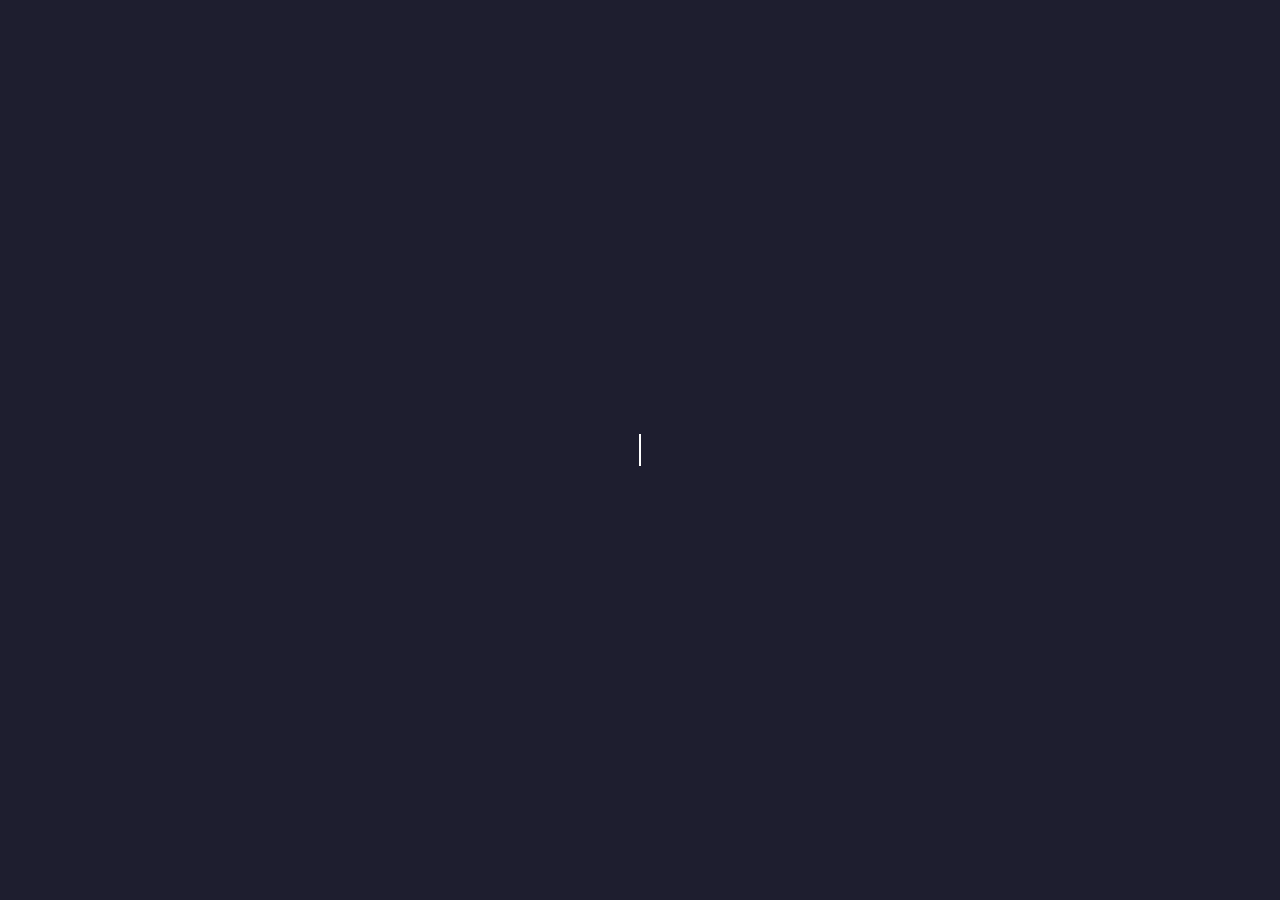
==== index.html @ 54127bb5 "add index.html" ====
<!DOCTYPE html>
<html lang="ko">
    <head>
        <meta charset="UTF-8">
        <meta name="viewport" content="width=device-width, initial-scale=1.0">
        <title>Developer Portfolio</title>
        <style>
            body {
                margin: 0;
                padding: 0;
                font-family: Arial, sans-serif;
                display: flex;
                justify-content: center;
                align-items: center;
                height: 100vh;
                background-color: #1e1e2f;
                color: #ffffff;
            }

            .container {
                max-width: 800px;
                text-align: left;
            }

            .typing-text {
                font-size: 1.5rem;
                line-height: 2rem;
                border-right: 2px solid #ffffff;
                white-space: nowrap;
                overflow: hidden;
                width: 0;
                animation: typing 4s steps(40, end), blink-caret 0.5s step-end infinite;
            }

            @keyframes typing {
                from {
                    width: 0;
                }
                to {
                    width: 100%;
                }
            }

            @keyframes blink-caret {
                from {
                    border-right-color: #ffffff;
                }
                to {
                    border-right-color: transparent;
                }
            }
        </style>
    </head>
    <body>
        <div class="container">
            <div class="typing-text">
                옹 투더 가 투더 초
            </div>
        </div>
    </body>
</html>
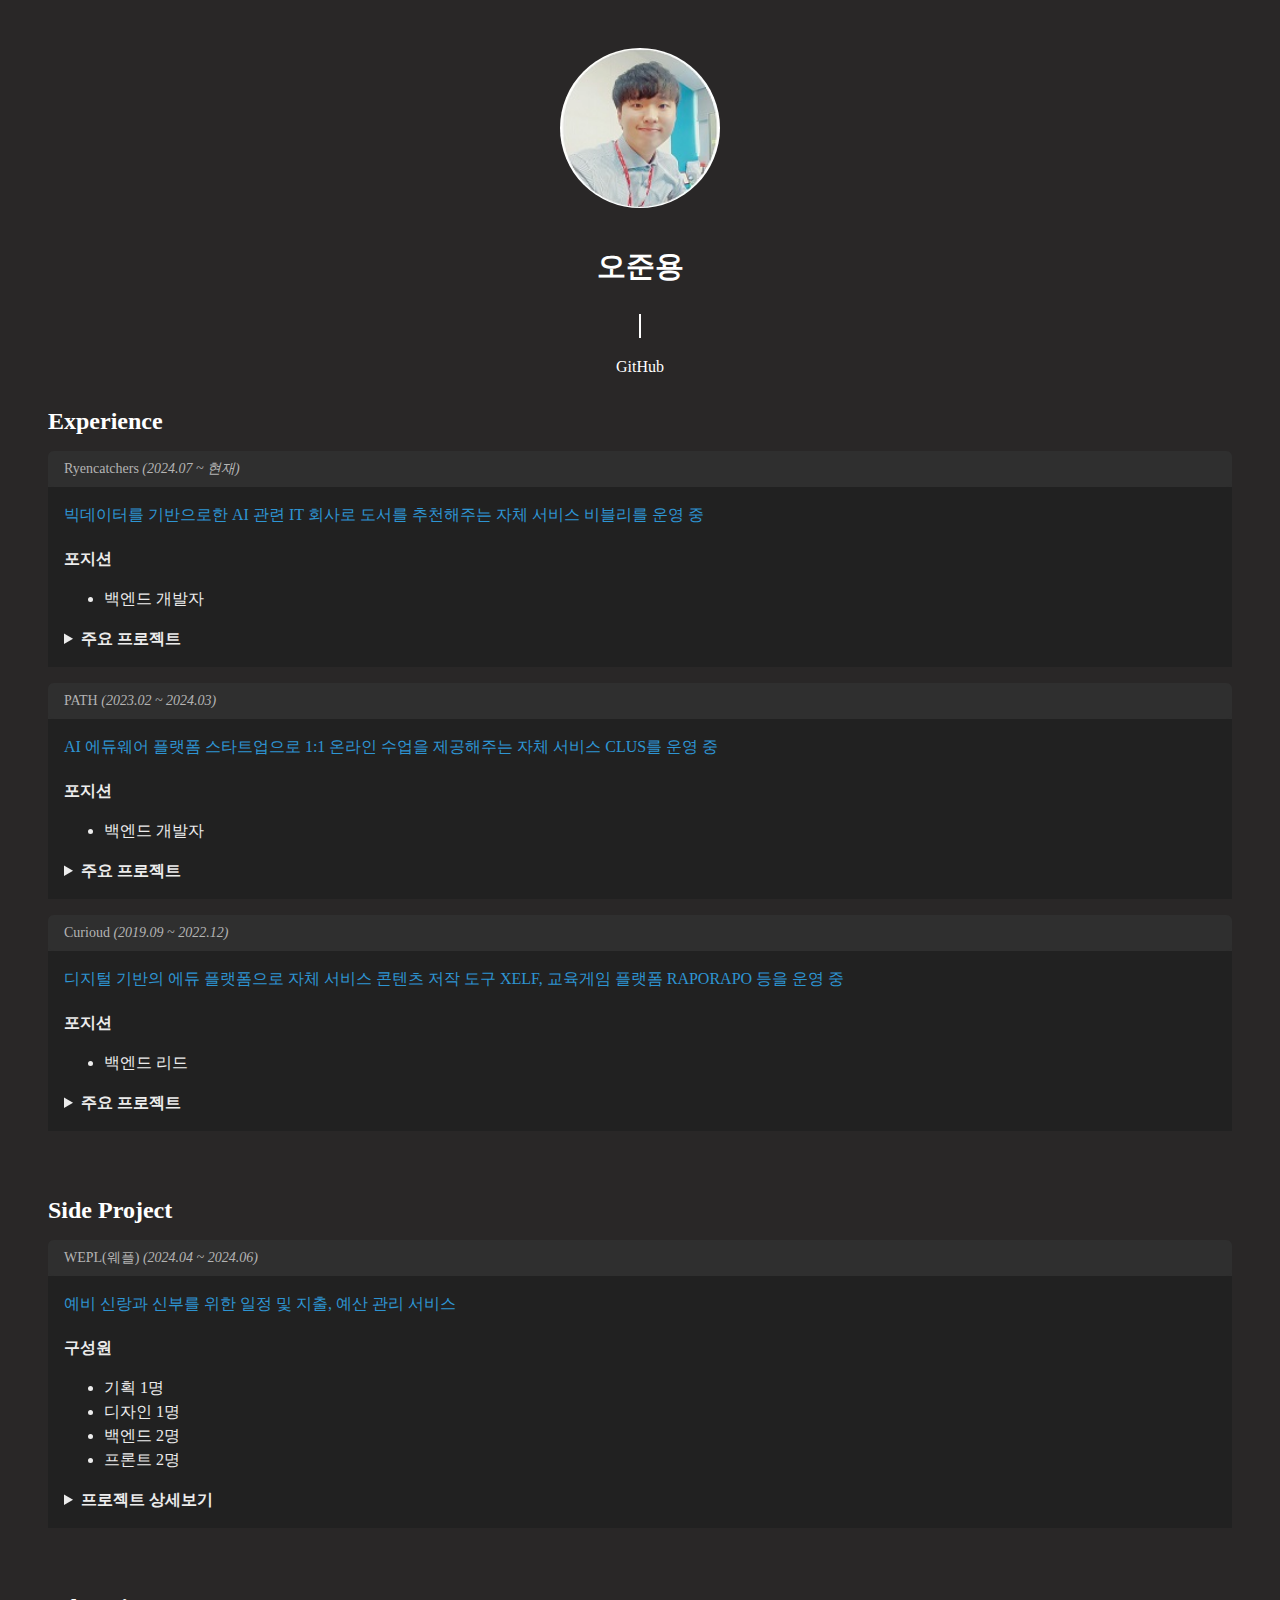
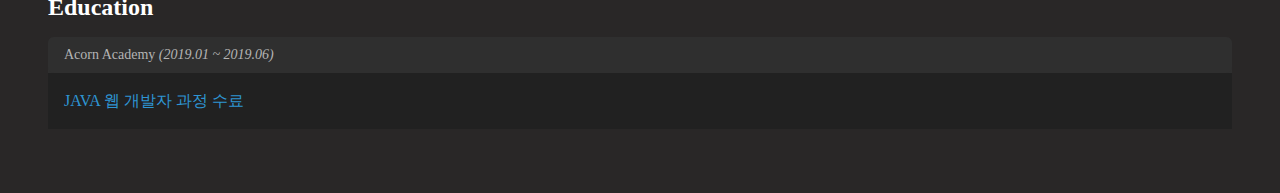
==== commit 88470c21: "update index.html" ====
--- a/index.html
+++ b/index.html
@@ -1,61 +1,283 @@
 <!DOCTYPE html>
 <html lang="ko">
-    <head>
-        <meta charset="UTF-8">
-        <meta name="viewport" content="width=device-width, initial-scale=1.0">
-        <title>Developer Portfolio</title>
-        <style>
-            body {
-                margin: 0;
-                padding: 0;
-                font-family: Arial, sans-serif;
-                display: flex;
-                justify-content: center;
-                align-items: center;
-                height: 100vh;
-                background-color: #1e1e2f;
-                color: #ffffff;
-            }
-
-            .container {
-                max-width: 800px;
-                text-align: left;
-            }
-
-            .typing-text {
-                font-size: 1.5rem;
-                line-height: 2rem;
-                border-right: 2px solid #ffffff;
-                white-space: nowrap;
-                overflow: hidden;
-                width: 0;
-                animation: typing 4s steps(40, end), blink-caret 0.5s step-end infinite;
-            }
-
-            @keyframes typing {
-                from {
-                    width: 0;
-                }
-                to {
-                    width: 100%;
-                }
-            }
-
-            @keyframes blink-caret {
-                from {
-                    border-right-color: #ffffff;
-                }
-                to {
-                    border-right-color: transparent;
-                }
-            }
-        </style>
-    </head>
-    <body>
-        <div class="container">
-            <div class="typing-text">
-                옹 투더 가 투더 초
-            </div>
+<head>
+    <meta charset="UTF-8">
+    <meta name="viewport" content="width=device-width, initial-scale=1.0">
+    <title>FAD Portfolio</title>
+    <link rel="stylesheet" href="index.css">
+
+<!--    <script>-->
+<!--        document.addEventListener("DOMContentLoaded", () => {-->
+<!--            const introText = document.querySelector(".intro-text");-->
+
+<!--            // 애니메이션 지속 시간 후 클래스 추가-->
+<!--            setTimeout(() => {-->
+<!--                introText.classList.add("finished");-->
+<!--            }, 2000); // `intro-typing` 애니메이션 시간(4초)과 일치-->
+<!--        });-->
+<!--    </script>-->
+
+</head>
+<body>
+<div class="right-section">
+    <div class="right-section-padding">
+        <div class="right-section-box">
+
+            <!-- 1. 사진, 소셜 링크 및 간단 소개 -->
+            <div class="intro-section">
+                <img src="profile.jpg" alt="프로필 사진" class="profile-image">
+                <h1 class="name-title">오준용</h1>
+                <div class="intro-wrapper">
+                    <p class="intro-text">지속적인 학습과 성장에 열정이 있는 6년 차 백엔드 개발자 오준용 입니다.</p>
+                </div>
+                <div class="social-links">
+                    <a href="https://github.com/fivedragon5" target="_blank">GitHub</a>
+                </div>
+            </div>
+
+            <!-- 2. 경력 -->
+            <div class="right-inner">
+                <h2 class="section-title">Experience</h2>
+
+                <div class="code-block-section">
+                    <div class="code-block-box">
+                        <div class="code-block-top">
+                            <div class="code-block-top-text">Ryencatchers <em>(2024.07 ~ 현재)</em>
+                            </div>
+                        </div>
+                        <div class="code-block-body">
+                            <div class="code-block-body-text">
+                                <div class="company-introduce">
+                                    빅데이터를 기반으로한 AI 관련 IT 회사로 도서를 추천해주는 자체 서비스 비블리를 운영 중
+                                </div>
+                                <div class="company-position">
+                                    <div class="content-header-text">포지션</div>
+                                    <ul>
+                                        <li>백엔드 개발자</li>
+                                    </ul>
+                                </div>
+                                <div class="company-project">
+                                    <details>
+                                        <summary class="content-header-text">주요 프로젝트</summary>
+                                        <ol>
+                                            <li>삼성증권 CRM 프로젝트</li>
+                                            <ul>
+                                                <li>프로젝트 개요: <br> &nbsp 고객 관리와 영업 스케줄 및 실적을 관리 통합 시스템</li>
+                                                <li>담당업무:
+                                                    <ul>
+                                                        <li>영업 활동 일정 반복 시스템 개발</li>
+                                                        <li>공통 코드 등록 및 조회 기능 공통화 개발</li>
+                                                        <li>고객 등록 시스템 개발</li>
+                                                    </ul>
+                                                </li>
+                                            </ul>
+                                        </ol>
+                                    </details>
+                                </div>
+                            </div>
+                        </div>
+                    </div>
+                </div>
+
+                <div class="code-block-section">
+                    <div class="code-block-box">
+                        <div class="code-block-top">
+                            <div class="code-block-top-text">PATH <em>(2023.02 ~ 2024.03)</em></div>
+                        </div>
+                        <div class="code-block-body">
+                            <div class="code-block-body-text">
+                                <div class="company-introduce">
+                                    AI 에듀웨어 플랫폼 스타트업으로 1:1 온라인 수업을 제공해주는 자체 서비스 CLUS를 운영 중
+                                </div>
+                                <div class="company-position">
+                                    <div class="content-header-text">포지션</div>
+                                    <ul>
+                                        <li>백엔드 개발자</li>
+                                    </ul>
+                                </div>
+                                <div class="company-project">
+                                    <details>
+                                        <summary class="content-header-text">주요 프로젝트</summary>
+                                        <ol>
+                                            <li>LLM 기반 강사 작업시간 단축 프로젝트</li>
+                                            <ul>
+                                                <li>프로젝트 개요: <br> &nbsp 강사들의 리포트 작성 및 학생 질문 답변 작업 시간을 줄이기 위해, 대규모 언어 모델(LLM)을 활용한 자동화 시스템 개발</li>
+                                                <li>담당업무:
+                                                    <ul>
+                                                        <li>OpenAI API 연동 및 질문 자동응답 시스템 구현</li>
+                                                        <li>답변 말투 재현을 위한 데이터 분석 및 모델 커스터마이징</li>
+                                                    </ul>
+                                                </li>
+                                            </ul>
+                                            <br>
+                                            <li>AWS 기반 알림 시스템 프로젝트</li>
+                                            <ul>
+                                                <li>프로젝트 개요: <br> &nbsp AWS 서비스를 활용하여 DB 사용률(예: CPU 사용률)을 모니터링하고, 임계치 초과 시 Slack에 알림 메시지를 발송하는 자동화 시스템 개발</li>
+                                                <li>담당업무:
+                                                    <ul>
+                                                        <li>CloudWatch 모니터링 규칙 설정 및 임계치 알림 구성</li>
+                                                        <li>Lambda 함수 개발 및 Slack API 연동</li>
+                                                        <li>시스템 테스트 및 알림 메시지 포맷 최적화</li>
+                                                    </ul>
+                                                </li>
+                                            </ul>
+                                            <br>
+                                            <li>Admin 페이지 데이터 엑셀 추출 기능 개선 프로젝트</li>
+                                            <ul>
+                                                <li>프로젝트 개요: <br> &nbsp 학생 데이터의 엑셀 다운로드 기능을 개선하여 대량 데이터 처리 성능 및 안정성 향상</li>
+                                                <li>개선 내용:
+                                                    <ul>
+                                                        <li>Admin 페이지에서 이메일 주소를 입력받아 요청을 AWS SQS에 전달</li>
+                                                        <li>SQS 및 Dead Letter Queue를 활용해 비동기 처리와 안정성 확보</li>
+                                                        <li>대량 데이터를 효율적으로 처리하고, 브라우저 부하를 줄이는 방식으로 시스템 최적화</li>
+                                                    </ul>
+                                                </li>
+                                                <li>담당업무:
+                                                    <ul>
+                                                        <li>SQS와 Dead Letter Queue를 포함한 비동기 처리 구조 설계 및 구현</li>
+                                                        <li>데이터 추출 및 엑셀 파일 생성 로직 최적화</li>
+                                                    </ul>
+                                                </li>
+                                            </ul>
+                                            <br>
+                                            <li>학생 수업 추천 알고리즘 개발 프로젝트</li>
+                                            <ul>
+                                                <li>프로젝트 개요: <br> &nbsp 학생들의 관심사와 수강 기록 데이터를 활용하여 맞춤형 수업을 메인 페이지에 추천하는 알고리즘 개발</li>
+                                                <li>담당업무:
+                                                    <ul>
+                                                        <li>데이터 분석 및 전처리를 통한 추천 알고리즘 설계 및 최적화</li>
+                                                    </ul>
+                                                </li>
+                                            </ul>
+                                        </ol>
+                                    </details>
+                                </div>
+                            </div>
+                        </div>
+                    </div>
+                </div>
+
+                <div class="code-block-section">
+                    <div class="code-block-box">
+                        <div class="code-block-top">
+                            <div class="code-block-top-text">Curioud <em>(2019.09 ~ 2022.12)</em></div>
+                        </div>
+                        <div class="code-block-body">
+                            <div class="code-block-body-text">
+                                <div class="company-introduce">
+                                    디지털 기반의 에듀 플랫폼으로 자체 서비스 콘텐츠 저작 도구 XELF, 교육게임 플랫폼 RAPORAPO 등을 운영 중
+                                </div>
+                                <div class="company-position">
+                                    <div class="content-header-text">포지션</div>
+                                    <ul>
+                                        <li>백엔드 리드</li>
+                                    </ul>
+                                </div>
+                                <div class="company-project">
+                                    <details>
+                                    <summary class="content-header-text">주요 프로젝트</summary>
+                                        <ol>
+                                            <li>AWS 애플리케이션 개선 프로젝트</li>
+                                            <ul>
+                                                <li>프로젝트 개요: <br> &nbsp AWS에서 관리중인 애플리케이션의 비용 최적화와 관리 효율성을 높이기 위한 개선 작업</li>
+                                                <li>개선 내용:
+                                                    <ul>
+                                                        <li>애플리케이션별 비용 분석을 통해 주요 문제점 파악</li>
+                                                        <li>하나의 Application Load Balancer(ALB)에 규칙을 설정하여 로드 밸런서를 통합</li>
+                                                        <li>비용 절감과 동시에 애플리케이션 관리 효율성 개선</li>
+                                                    </ul>
+                                                </li>
+                                                <li>담당업무:
+                                                    <ul>
+                                                        <li>비용 분석 및 개선 계획 수립</li>
+                                                        <li>ALB 통합 규칙 설계 및 구현</li>
+                                                        <li>시스템 통합 후 테스트 및 운영 안정화 작업</li>
+                                                    </ul>
+                                                </li>
+                                            </ul>
+                                        </ol>
+                                    </details>
+                                </div>
+                            </div>
+                        </div>
+                    </div>
+                </div>
+
+            </div>
+
+            <br>
+
+            <!-- 3. Side Project -->
+            <div class="right-inner">
+                <h2 class="section-title">Side Project</h2>
+
+                <div class="code-block-section">
+                    <div class="code-block-box">
+                        <div class="code-block-top">
+                            <div class="code-block-top-text">WEPL(웨플)</a><em> (2024.04 ~ 2024.06)</em></div>
+                        </div>
+                        <div class="code-block-body">
+                            <div class="code-block-body-text">
+                                <div class="company-introduce">
+                                    예비 신랑과 신부를 위한 일정 및 지출, 예산 관리 서비스
+                                </div>
+                                <div class="company-project">
+                                    <div class="company-position">
+                                        <div class="content-header-text">구성원</div>
+                                        <ul>
+                                            <li>기획 1명</li>
+                                            <li>디자인 1명</li>
+                                            <li>백엔드 2명</li>
+                                            <li>프론트 2명</li>
+                                        </ul>
+                                    </div>
+                                    <details>
+                                        <summary class="content-header-text">프로젝트 상세보기</summary>
+                                        <ul>
+                                            <li>주요 작업:
+                                                <ul>
+                                                    <li>백엔드와 데이터베이스 서버 인프라 설정 및 개발 환경 구축</li>
+                                                    <li>지출 항목을 관리할 수 있는 카테고리 서비스와 사용자 일정 관리 API 개발</li>
+                                                </ul>
+                                            </li>
+                                            <li>개선 사항:
+                                                <ul>
+                                                    <li>서비스 배포 환경 구축 및 자동화를 통해 동료들의 배포 시간 최소화</li>
+                                                </ul>
+                                            </li>
+                                        </ul>
+                                    </details>
+                                </div>
+                            </div>
+                        </div>
+                    </div>
+                </div>
+            </div>
+
+            <br>
+
+            <!-- 4. Education -->
+            <div class="right-inner">
+                <h2 class="section-title">Education</h2>
+
+                <div class="code-block-section">
+                    <div class="code-block-box">
+                        <div class="code-block-top">
+                            <div class="code-block-top-text">Acorn Academy</a><em> (2019.01 ~ 2019.06)</em></div>
+                        </div>
+                        <div class="code-block-body">
+                            <div class="code-block-body-text">
+                                <div class="company-introduce" style="margin-bottom: 0px">
+                                    JAVA 웹 개발자 과정 수료
+                                </div>
+                            </div>
+                        </div>
+                    </div>
+                </div>
+            </div>
+
         </div>
-    </body>
+    </div>
+</div>
+</body>
 </html>
--- a/index.css
+++ b/index.css
@@ -0,0 +1,179 @@
+/* 사진, 소셜 링크 및 간단 소개 */
+body {
+    background-color: #292727;
+}
+
+.intro-section {
+    text-align: center;
+    margin-bottom: 2rem;
+}
+
+.profile-image {
+    width: 160px;
+    height: 160px;
+    border-radius: 50%;
+    margin-bottom: 1rem;
+}
+
+.name-title {
+    font-size: 1.8rem;
+    font-weight: bold;
+    margin-bottom: 0.5rem;
+    color: #ffffff;
+}
+
+.intro-wrapper {
+    display: flex;
+    justify-content: center; /* 가로로 가운데 정렬 */
+    align-items: center;    /* 세로로 가운데 정렬 */
+    height: 100%;           /* 부모의 높이를 채워서 완전한 중앙 정렬 */
+    text-align: center;     /* 텍스트 정렬 */
+}
+
+.intro-text {
+    font-size: 1.2rem;
+    line-height: 1.5rem;
+    text-align: center;
+    display: inline-block; /* 가운데 정렬 유지 */
+    border-right: 2px solid #ffffff;
+    white-space: nowrap;
+    overflow: hidden;
+    animation: intro-typing 2s steps(40, end) forwards, blink-caret 0.5s step-end infinite;
+    width: 0;
+    color: #b4b4b4;
+}
+
+.social-links a {
+    color: #ffffff;
+    text-decoration: none;
+    margin: 0 0.5rem;
+}
+
+.social-links a:hover {
+    text-decoration: underline;
+}
+
+/* 공통 섹션 제목 */
+.section-title {
+    font-size: 1.5rem;
+    font-weight: bold;
+    margin-top: 2rem;
+    margin-bottom: 1rem;
+    color: #ffffff;
+}
+
+/* 코드 블록 스타일 */
+.code-block-section {
+    margin-bottom: 1rem;
+}
+
+.code-block-box {
+    border-radius: .375rem;
+    background-color: #2f2f2f;
+}
+
+.code-block-top {
+    border-radius: .375rem;
+    background-color: #2f2f2f;
+    padding: .5rem 1rem;
+}
+
+.content-header-text {
+    color: #ececec;
+    font-weight: 700;
+}
+
+.company-introduce {
+    color: #2e95d3;
+    margin-bottom: 20px;
+}
+
+.company-position {
+
+}
+
+.company-project {
+
+}
+
+.project-title {
+
+}
+
+.project-content {
+
+}
+
+.code-block-top-text {
+    color: #b4b4b4;
+    font-size: .875rem;
+    line-height: 1.25rem;
+}
+
+.code-block-body {
+    background-color: #212121;
+    padding: 1rem;
+}
+
+.code-block-body-text {
+    color: #ececec;
+    line-height: 1.5;
+}
+
+/* 전체 섹션 여백 및 정렬 */
+.right-section-padding {
+    padding: 40px;
+    margin-left: auto;
+    margin-right: auto;
+    max-width: 1200px; /* 중앙 정렬 및 넓이 제한 */
+}
+
+.right-section-box {
+    margin: 0 auto;
+}
+
+/* 반응형 처리 */
+@media (max-width: 768px) {
+    .profile-image {
+        width: 80px;
+        height: 80px;
+    }
+
+    .name-title {
+        font-size: 1.5rem;
+        color: #ffffff;
+    }
+
+    .intro-text, .social-links a {
+        font-size: 0.9rem;
+    }
+
+    .right-section-padding {
+        padding: 10px;
+    }
+}
+
+@keyframes intro-typing {
+    from {
+        width: 0;
+    }
+    to {
+        width: 45ch; /* 부모 요소의 크기 기반으로 확장 */
+    }
+}
+
+@keyframes blink-caret {
+    50% {
+        border-right-color: transparent;
+    }
+    100% {
+        border-right-color: #ffffff;
+    }
+}
+
+/* 애니메이션 종료 후 상태 */
+.intro-text.finished {
+    overflow: visible; /* 텍스트가 잘리지 않도록 변경 */
+    border-right: none; /* 커서를 제거 */
+    animation: none; /* 애니메이션 제거 */
+}
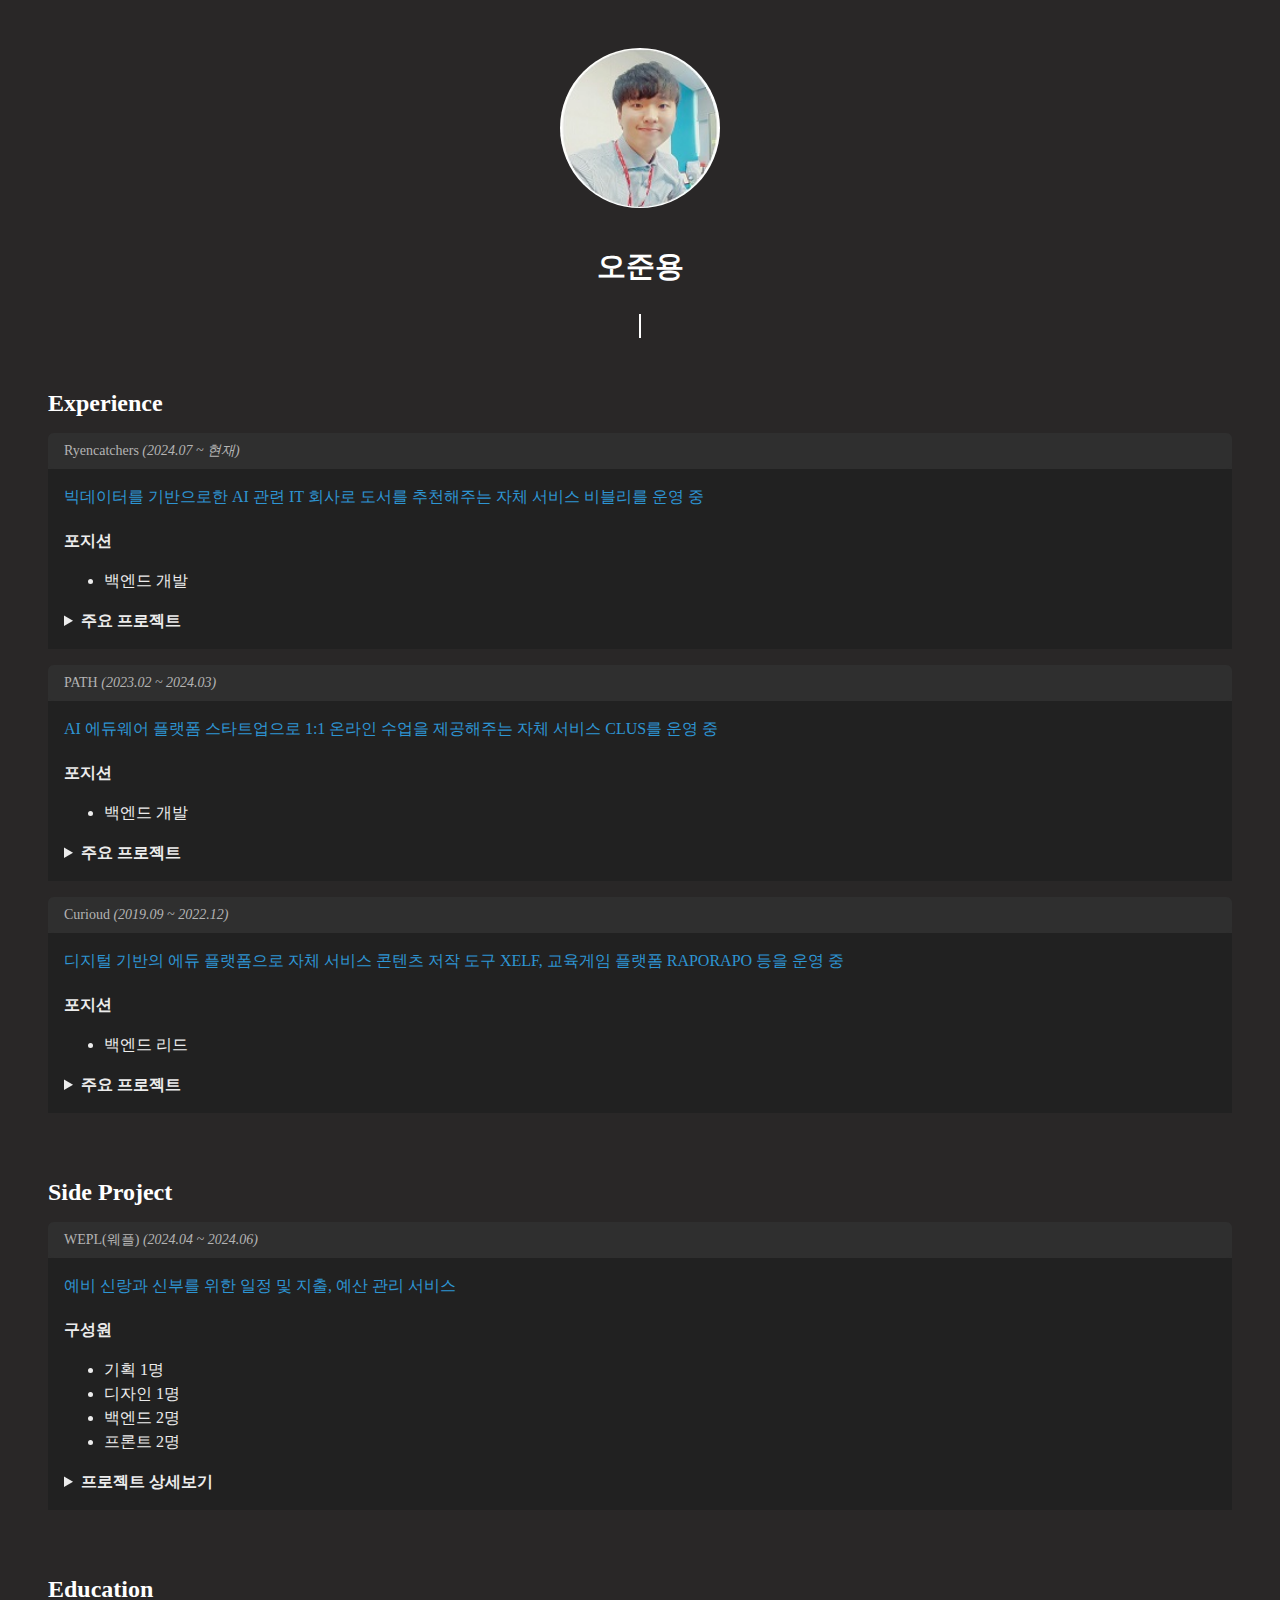
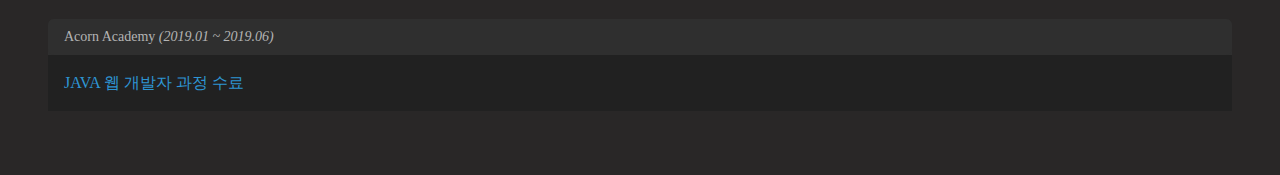
==== commit 6a2ae52b: "intro text 모바일 처리 추가하기" ====
--- a/index.html
+++ b/index.html
@@ -5,18 +5,6 @@
     <meta name="viewport" content="width=device-width, initial-scale=1.0">
     <title>FAD Portfolio</title>
     <link rel="stylesheet" href="index.css">
-
-<!--    <script>-->
-<!--        document.addEventListener("DOMContentLoaded", () => {-->
-<!--            const introText = document.querySelector(".intro-text");-->
-
-<!--            // 애니메이션 지속 시간 후 클래스 추가-->
-<!--            setTimeout(() => {-->
-<!--                introText.classList.add("finished");-->
-<!--            }, 2000); // `intro-typing` 애니메이션 시간(4초)과 일치-->
-<!--        });-->
-<!--    </script>-->
-
 </head>
 <body>
 <div class="right-section">
@@ -30,9 +18,9 @@
                 <div class="intro-wrapper">
                     <p class="intro-text">지속적인 학습과 성장에 열정이 있는 6년 차 백엔드 개발자 오준용 입니다.</p>
                 </div>
-                <div class="social-links">
-                    <a href="https://github.com/fivedragon5" target="_blank">GitHub</a>
-                </div>
+<!--                <div class="social-links">-->
+<!--                    <a href="https://github.com/fivedragon5" target="_blank">GitHub</a>-->
+<!--                </div>-->
             </div>
 
             <!-- 2. 경력 -->
@@ -53,7 +41,7 @@
                                 <div class="company-position">
                                     <div class="content-header-text">포지션</div>
                                     <ul>
-                                        <li>백엔드 개발자</li>
+                                        <li>백엔드 개발</li>
                                     </ul>
                                 </div>
                                 <div class="company-project">
@@ -92,7 +80,7 @@
                                 <div class="company-position">
                                     <div class="content-header-text">포지션</div>
                                     <ul>
-                                        <li>백엔드 개발자</li>
+                                        <li>백엔드 개발</li>
                                     </ul>
                                 </div>
                                 <div class="company-project">
--- a/index.css
+++ b/index.css
@@ -145,7 +145,7 @@
     }
 
     .intro-text, .social-links a {
-        font-size: 0.9rem;
+        font-size: 1.0rem;
     }
 
     .right-section-padding {
@@ -170,6 +170,38 @@
         border-right-color: #ffffff;
     }
 }
+
+/* 모바일용 반응형 처리 */
+@media (max-width: 480px) {
+    .profile-image {
+        width: 60px;
+        height: 60px;
+    }
+
+    .name-title {
+        font-size: 1.2rem;
+        color: #f5f5f5;
+    }
+
+    .intro-text, .social-links a {
+        font-size: 0.7rem;
+    }
+
+    .right-section-padding {
+        padding: 5px;
+    }
+
+    /* 추가적인 모바일 전용 스타일 */
+    .container {
+        flex-direction: column;
+        align-items: center;
+    }
+
+    .header {
+        text-align: center;
+    }
+}
+
 
 /* 애니메이션 종료 후 상태 */
 .intro-text.finished {
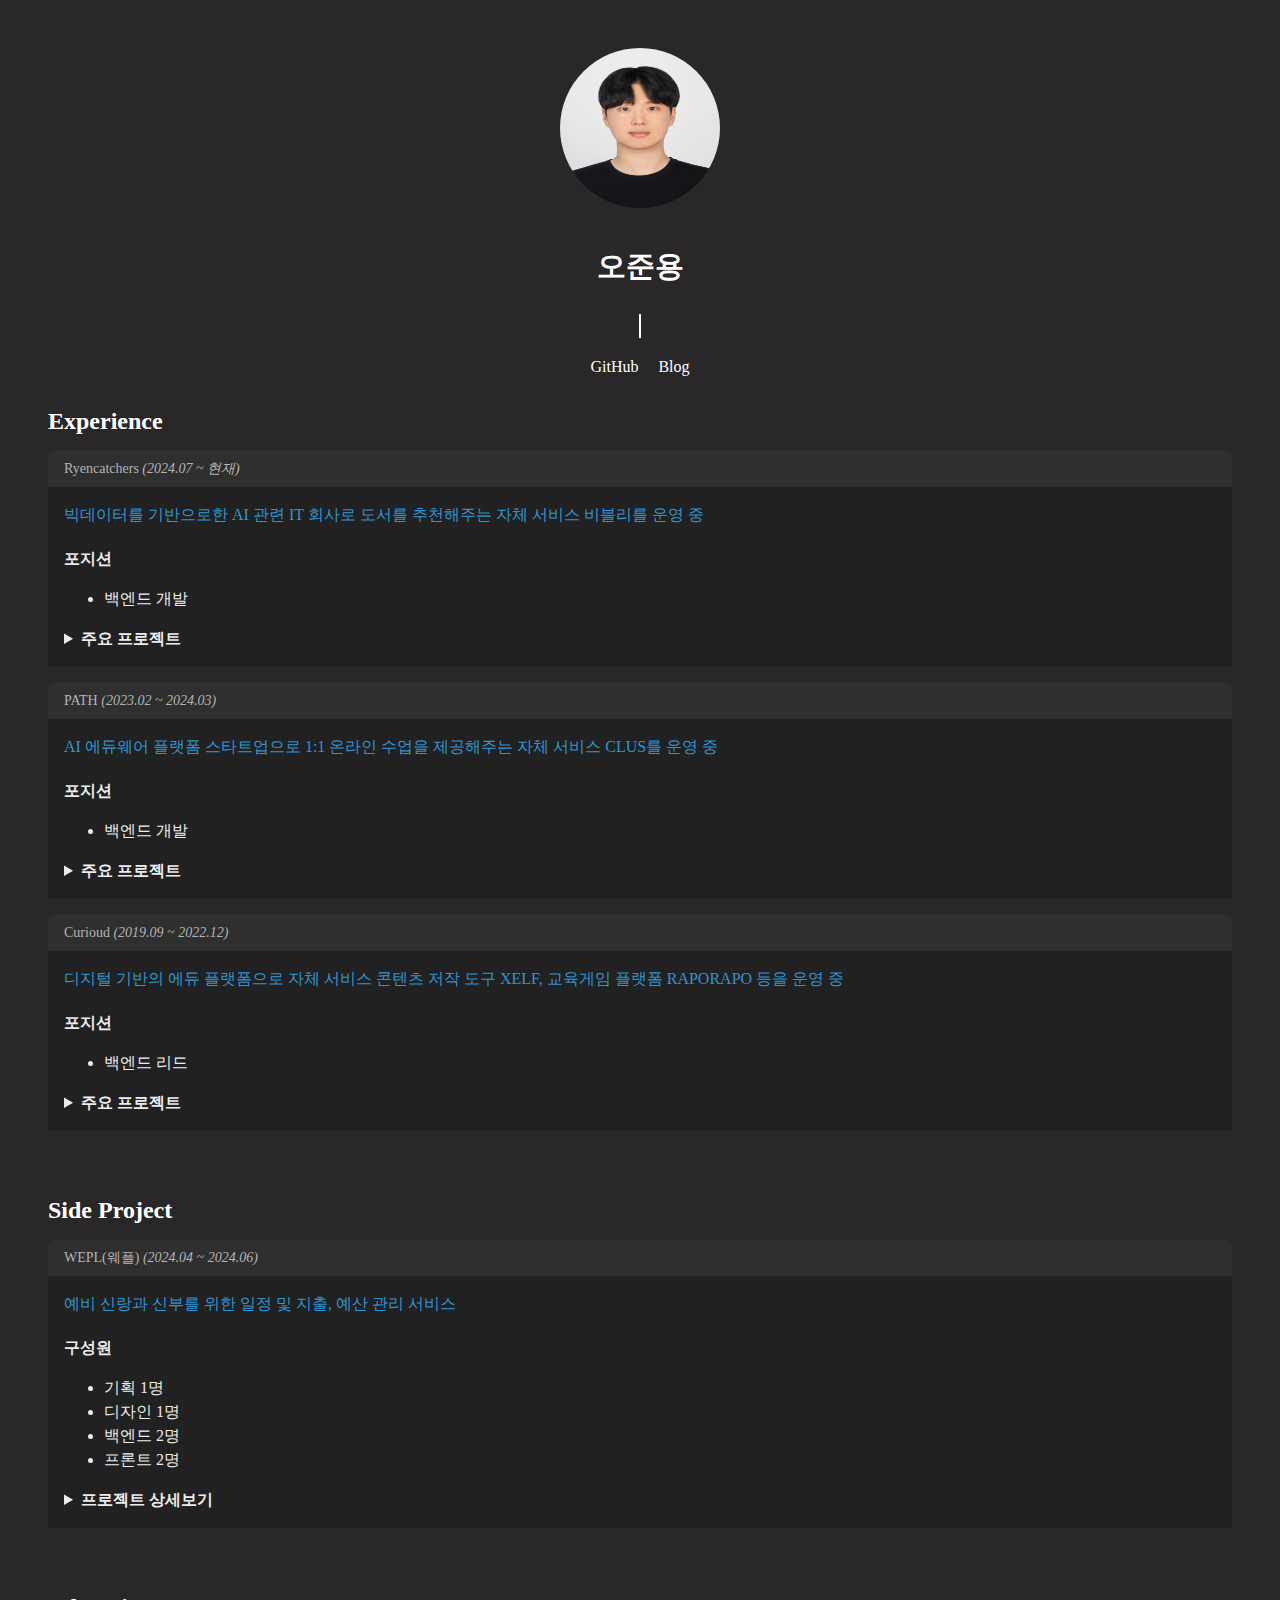
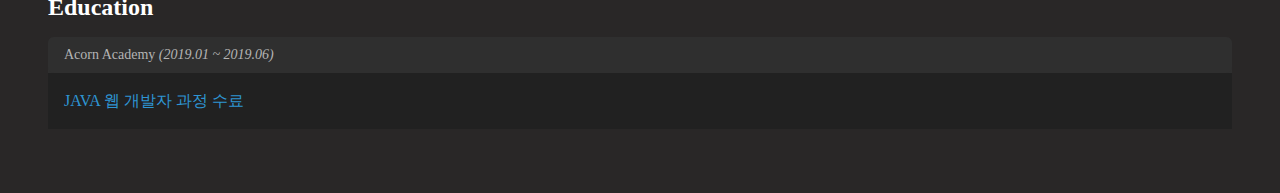
==== commit 2da08e06: "프로필 교체 및 링크 연결" ====
--- a/index.html
+++ b/index.html
@@ -18,9 +18,10 @@
                 <div class="intro-wrapper">
                     <p class="intro-text">지속적인 학습과 성장에 열정이 있는 6년 차 백엔드 개발자 오준용 입니다.</p>
                 </div>
-<!--                <div class="social-links">-->
-<!--                    <a href="https://github.com/fivedragon5" target="_blank">GitHub</a>-->
-<!--                </div>-->
+                <div class="social-links">
+                    <a href="https://github.com/fivedragon5" target="_blank">GitHub</a>
+                    <a href="https://dev-code.tistory.com/" target="_blank">Blog</a>
+                </div>
             </div>
 
             <!-- 2. 경력 -->
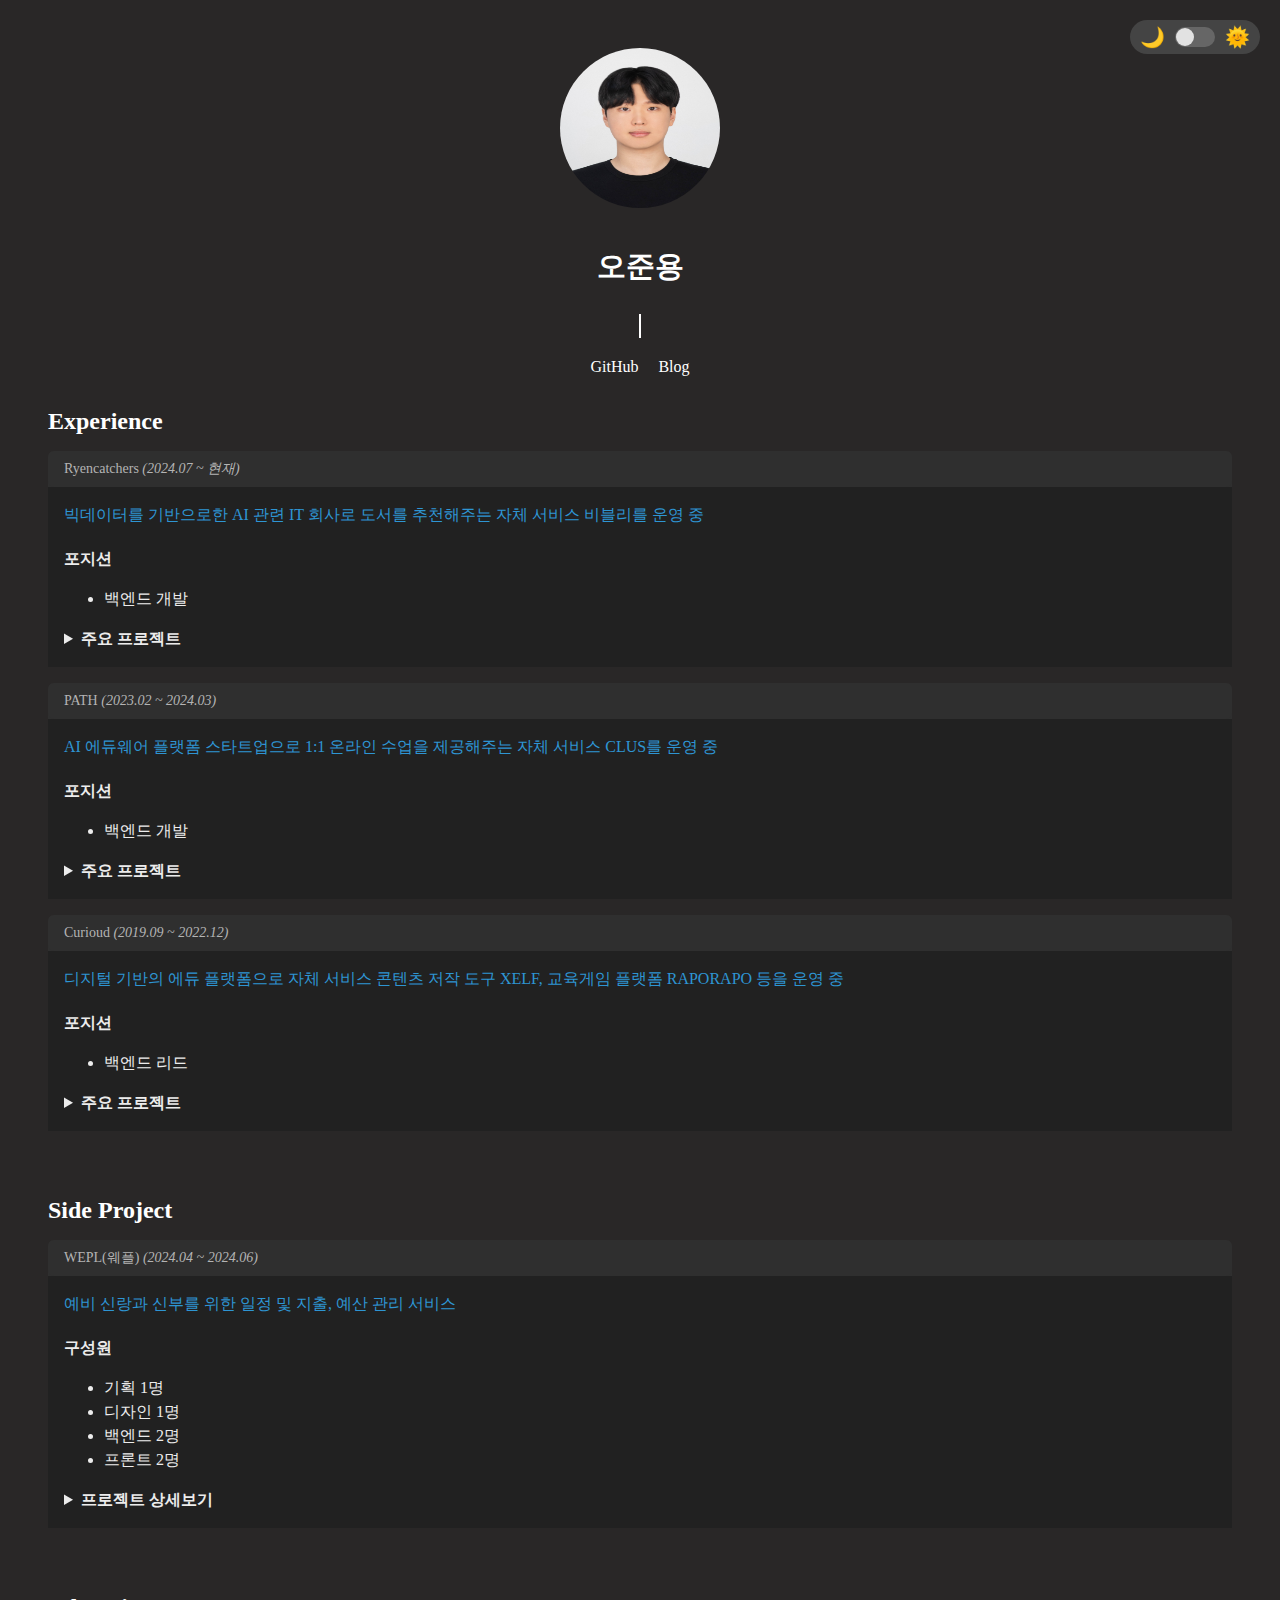
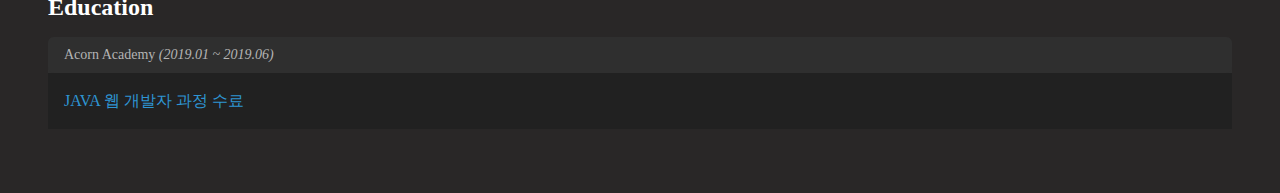
==== commit db1424c0: "라이트모드 추가하기" ====
--- a/index.html
+++ b/index.html
@@ -5,11 +5,18 @@
     <meta name="viewport" content="width=device-width, initial-scale=1.0">
     <title>FAD Portfolio</title>
     <link rel="stylesheet" href="index.css">
+    <link rel="stylesheet" href="index_light.css">
 </head>
-<body>
+<body class="dark-mode">
 <div class="right-section">
     <div class="right-section-padding">
         <div class="right-section-box">
+
+            <div id="theme-toggle" class="theme-toggle-container">
+                <span class="theme-toggle-label theme-icon">🌙</span>
+                <div class="theme-toggle-switch"></div>
+                <span class="theme-toggle-label theme-icon">🌞</span>
+            </div>
 
             <!-- 1. 사진, 소셜 링크 및 간단 소개 -->
             <div class="intro-section">
@@ -114,17 +121,17 @@
                                             <li>Admin 페이지 데이터 엑셀 추출 기능 개선 프로젝트</li>
                                             <ul>
                                                 <li>프로젝트 개요: <br> &nbsp 학생 데이터의 엑셀 다운로드 기능을 개선하여 대량 데이터 처리 성능 및 안정성 향상</li>
+                                                <li>담당업무:
+                                                    <ul>
+                                                        <li>SQS와 Dead Letter Queue를 포함한 비동기 처리 구조 설계 및 구현</li>
+                                                        <li>데이터 추출 및 엑셀 파일 생성 로직 최적화</li>
+                                                    </ul>
+                                                </li>
                                                 <li>개선 내용:
                                                     <ul>
                                                         <li>Admin 페이지에서 이메일 주소를 입력받아 요청을 AWS SQS에 전달</li>
                                                         <li>SQS 및 Dead Letter Queue를 활용해 비동기 처리와 안정성 확보</li>
                                                         <li>대량 데이터를 효율적으로 처리하고, 브라우저 부하를 줄이는 방식으로 시스템 최적화</li>
-                                                    </ul>
-                                                </li>
-                                                <li>담당업무:
-                                                    <ul>
-                                                        <li>SQS와 Dead Letter Queue를 포함한 비동기 처리 구조 설계 및 구현</li>
-                                                        <li>데이터 추출 및 엑셀 파일 생성 로직 최적화</li>
                                                     </ul>
                                                 </li>
                                             </ul>
@@ -166,21 +173,22 @@
                                     <details>
                                     <summary class="content-header-text">주요 프로젝트</summary>
                                         <ol>
-                                            <li>AWS 애플리케이션 개선 프로젝트</li>
+                                            <li>AWS 아키텍처 개선 프로젝트</li>
                                             <ul>
                                                 <li>프로젝트 개요: <br> &nbsp AWS에서 관리중인 애플리케이션의 비용 최적화와 관리 효율성을 높이기 위한 개선 작업</li>
+                                                <li>담당업무:
+                                                    <ul>
+                                                        <li>비용 분석 및 개선 계획 수립</li>
+                                                        <li>ALB 통합 규칙 설계 및 구현</li>
+                                                        <li>시스템 통합 후 테스트 및 운영 안정화 작업</li>
+                                                    </ul>
+                                                </li>
                                                 <li>개선 내용:
                                                     <ul>
                                                         <li>애플리케이션별 비용 분석을 통해 주요 문제점 파악</li>
                                                         <li>하나의 Application Load Balancer(ALB)에 규칙을 설정하여 로드 밸런서를 통합</li>
                                                         <li>비용 절감과 동시에 애플리케이션 관리 효율성 개선</li>
-                                                    </ul>
-                                                </li>
-                                                <li>담당업무:
-                                                    <ul>
-                                                        <li>비용 분석 및 개선 계획 수립</li>
-                                                        <li>ALB 통합 규칙 설계 및 구현</li>
-                                                        <li>시스템 통합 후 테스트 및 운영 안정화 작업</li>
+                                                        👉<a href="https://dev-code.tistory.com/7" target="_blank">자세한 개선 과정 보기</a>
                                                     </ul>
                                                 </li>
                                             </ul>
@@ -231,7 +239,8 @@
                                             </li>
                                             <li>개선 사항:
                                                 <ul>
-                                                    <li>서비스 배포 환경 구축 및 자동화를 통해 동료들의 배포 시간 최소화</li>
+                                                    <li>서비스 배포초기에는 수동 배포 방식으로 인해 배포 시간이 길어졌고, 팀원들의 생산성이 저하되는 문제가 있었습니다. 이를 해결하기 위해 CI/CD 자동화 프로세스를 구축하여 배포 시간을 단축했습니다.</li>
+                                                    👉<a href="https://dev-code.tistory.com/5" target="_blank">자세한 개선 과정 보기</a>
                                                 </ul>
                                             </li>
                                         </ul>
@@ -268,5 +277,6 @@
         </div>
     </div>
 </div>
+<script src="index.js"></script>
 </body>
 </html>
--- a/index.css
+++ b/index.css
@@ -83,6 +83,12 @@
     font-weight: 700;
 }
 
+.company-project a {
+    color: #ffffff;
+    text-decoration: underline;
+    margin: 0 0.5rem;
+}
+
 .company-introduce {
     color: #2e95d3;
     margin-bottom: 20px;
@@ -132,6 +138,63 @@
     margin: 0 auto;
 }
 
+/* 슬라이딩 스위치 스타일 */
+.theme-toggle-switch {
+    width: 40px;
+    height: 20px;
+    border-radius: 50px;
+    background-color: #fff;
+    margin: 0 10px;
+    position: relative;
+    transition: transform 0.3s;
+}
+
+/* 슬라이더 원 */
+.theme-toggle-switch::before {
+    content: '';
+    width: 18px;
+    height: 18px;
+    border-radius: 50%;
+    background-color: #444;
+    position: absolute;
+    top: 1px;
+    left: 1px;
+    transition: transform 0.3s;
+}
+
+/* 토글 버튼 스타일 */
+.theme-toggle-container {
+    position: fixed;
+    top: 20px;
+    right: 20px;
+    display: flex;
+    align-items: center;
+    background-color: #444;
+    border-radius: 20px;
+    padding: 5px 10px;
+    cursor: pointer;
+    transition: background-color 0.3s;
+}
+
+/* 라이트 모드 */
+body.light-mode .theme-toggle-switch {
+    background-color: #fff;
+}
+
+body.light-mode .theme-toggle-switch::before {
+    transform: translateX(20px);
+}
+
+/* 다크 모드 */
+body.dark-mode .theme-toggle-switch {
+    background-color: #666;
+}
+
+body.dark-mode .theme-toggle-switch::before {
+    transform: translateX(0);
+    background-color: #e2e2e2 /* 다크 모드에서는 흰색 */
+}
+
 /* 반응형 처리 */
 @media (max-width: 768px) {
     .profile-image {
@@ -151,6 +214,23 @@
     .right-section-padding {
         padding: 10px;
     }
+
+    .theme-toggle-switch {
+        width: 36px;  /* 너비 줄임 */
+        height: 18px; /* 높이 줄임 */
+        border-radius: 9px;
+    }
+
+    .theme-toggle-switch::before {
+        width: 14px;  /* 원 크기 줄임 */
+        height: 14px;
+        top: 2px;
+        left: 2px;
+    }
+
+    body.light-mode .theme-toggle-switch::before {
+        transform: translateX(19px); /* 이동 거리 조정 */
+    }
 }
 
 @keyframes intro-typing {
@@ -200,8 +280,59 @@
     .header {
         text-align: center;
     }
-}
-
+
+    .theme-toggle-switch {
+        width: 30px;
+        height: 16px;
+        padding: 0;
+        margin: 0 1px;
+    }
+
+    .theme-toggle-switch::before {
+        width: 12px;
+        height: 12px;
+        top: 2px;
+        left: 2px;
+    }
+
+    body.dark-mode .theme-toggle-container {
+        background-color: #444;
+        padding: 1px 1px;
+    }
+
+    body.light-mode .theme-toggle-container {
+        padding: 1px 1px;
+    }
+
+    body.light-mode .theme-toggle-switch::before {
+        transform: translateX(15px);
+    }
+
+    .theme-icon {
+        display: none; /* 아이콘 숨김 */
+    }
+}
+
+/* 기본 스타일 (다크 모드) */
+body.dark-mode {
+    background-color: #292727;
+    color: #ffffff;
+}
+
+body.light-mode {
+    background-color: #ffffff;
+    color: #000000;
+}
+
+.theme-toggle-container:hover {
+    background-color: #666;
+}
+
+/* 레이블 (아이콘) 스타일 */
+.theme-toggle-label {
+    font-size: 20px;
+    color: #fff;
+}
 
 /* 애니메이션 종료 후 상태 */
 .intro-text.finished {
--- a/index_light.css
+++ b/index_light.css
@@ -0,0 +1,189 @@
+body.light-mode {
+    background-color: #ffffff;
+    color: #000000;
+}
+
+.intro-section {
+    text-align: center;
+    margin-bottom: 2rem;
+}
+
+body.light-mode .name-title {
+    color: #444;
+}
+
+body.light-mode .intro-text {
+    color: #444;
+    border-right: 2px solid #444;
+}
+
+body.light-mode .social-links a {
+    color: #444;
+}
+
+/* 공통 섹션 제목 */
+.section-title {
+    font-size: 1.5rem;
+    font-weight: bold;
+    margin-top: 2rem;
+    margin-bottom: 1rem;
+    color: #ffffff;
+}
+
+/* 코드 블록 스타일 */
+.code-block-section {
+    margin-bottom: 1rem;
+}
+
+.code-block-box {
+    border-radius: .375rem;
+    background-color: #2f2f2f;
+}
+
+.code-block-top {
+    border-radius: .375rem;
+    background-color: #2f2f2f;
+    padding: .5rem 1rem;
+}
+
+.content-header-text {
+    color: #ececec;
+    font-weight: 700;
+}
+
+.company-project a {
+    color: #ffffff;
+    text-decoration: underline;
+    margin: 0 0.5rem;
+}
+
+.company-introduce {
+    color: #2e95d3;
+    margin-bottom: 20px;
+}
+
+.company-position {
+
+}
+
+.company-project {
+
+}
+
+.project-title {
+
+}
+
+.project-content {
+
+}
+
+.code-block-top-text {
+    color: #b4b4b4;
+    font-size: .875rem;
+    line-height: 1.25rem;
+}
+
+.code-block-body {
+    background-color: #212121;
+    padding: 1rem;
+}
+
+.code-block-body-text {
+    color: #ececec;
+    line-height: 1.5;
+}
+
+/* 전체 섹션 여백 및 정렬 */
+.right-section-padding {
+    padding: 40px;
+    margin-left: auto;
+    margin-right: auto;
+    max-width: 1200px; /* 중앙 정렬 및 넓이 제한 */
+}
+
+.right-section-box {
+    margin: 0 auto;
+}
+
+/* 반응형 처리 */
+@media (max-width: 768px) {
+    .profile-image {
+        width: 80px;
+        height: 80px;
+    }
+
+    .name-title {
+        font-size: 1.5rem;
+        color: #ffffff;
+    }
+
+    .intro-text, .social-links a {
+        font-size: 1.0rem;
+    }
+
+    .right-section-padding {
+        padding: 10px;
+    }
+}
+
+@keyframes intro-typing {
+    from {
+        width: 0;
+    }
+    to {
+        width: 45ch; /* 부모 요소의 크기 기반으로 확장 */
+    }
+}
+
+@keyframes blink-caret {
+    50% {
+        border-right-color: transparent;
+    }
+    100% {
+        border-right-color: #ffffff;
+    }
+}
+
+/* 모바일용 반응형 처리 */
+@media (max-width: 480px) {
+    .profile-image {
+        width: 60px;
+        height: 60px;
+    }
+
+    .name-title {
+        font-size: 1.2rem;
+        color: #f5f5f5;
+    }
+
+    .intro-text, .social-links a {
+        font-size: 0.7rem;
+    }
+
+    .right-section-padding {
+        padding: 5px;
+    }
+
+    /* 추가적인 모바일 전용 스타일 */
+    .container {
+        flex-direction: column;
+        align-items: center;
+    }
+
+    .header {
+        text-align: center;
+    }
+}
+
+/* 라이트 모드 */
+body.light-mode .theme-toggle-switch {
+    background-color: #fff;
+}
+
+/* 애니메이션 종료 후 상태 */
+.intro-text.finished {
+    overflow: visible; /* 텍스트가 잘리지 않도록 변경 */
+    border-right: none; /* 커서를 제거 */
+    animation: none; /* 애니메이션 제거 */
+}
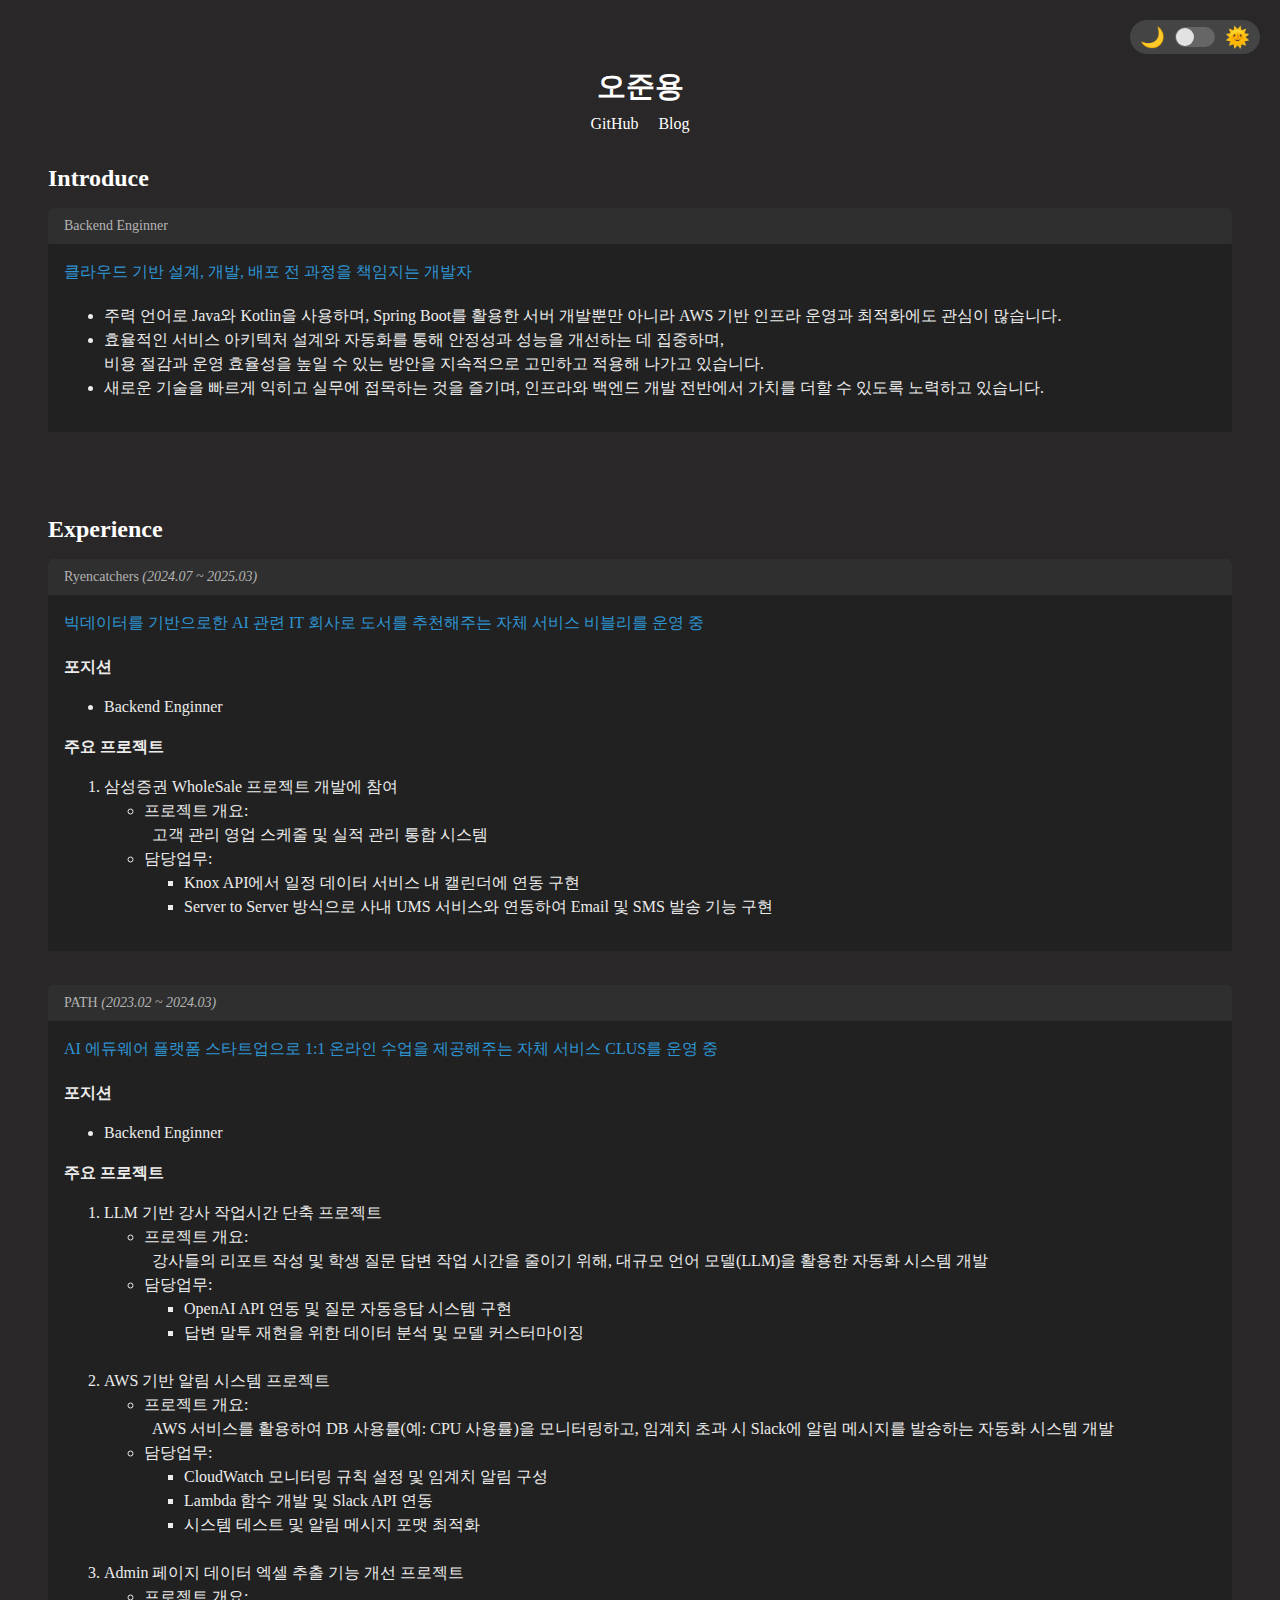
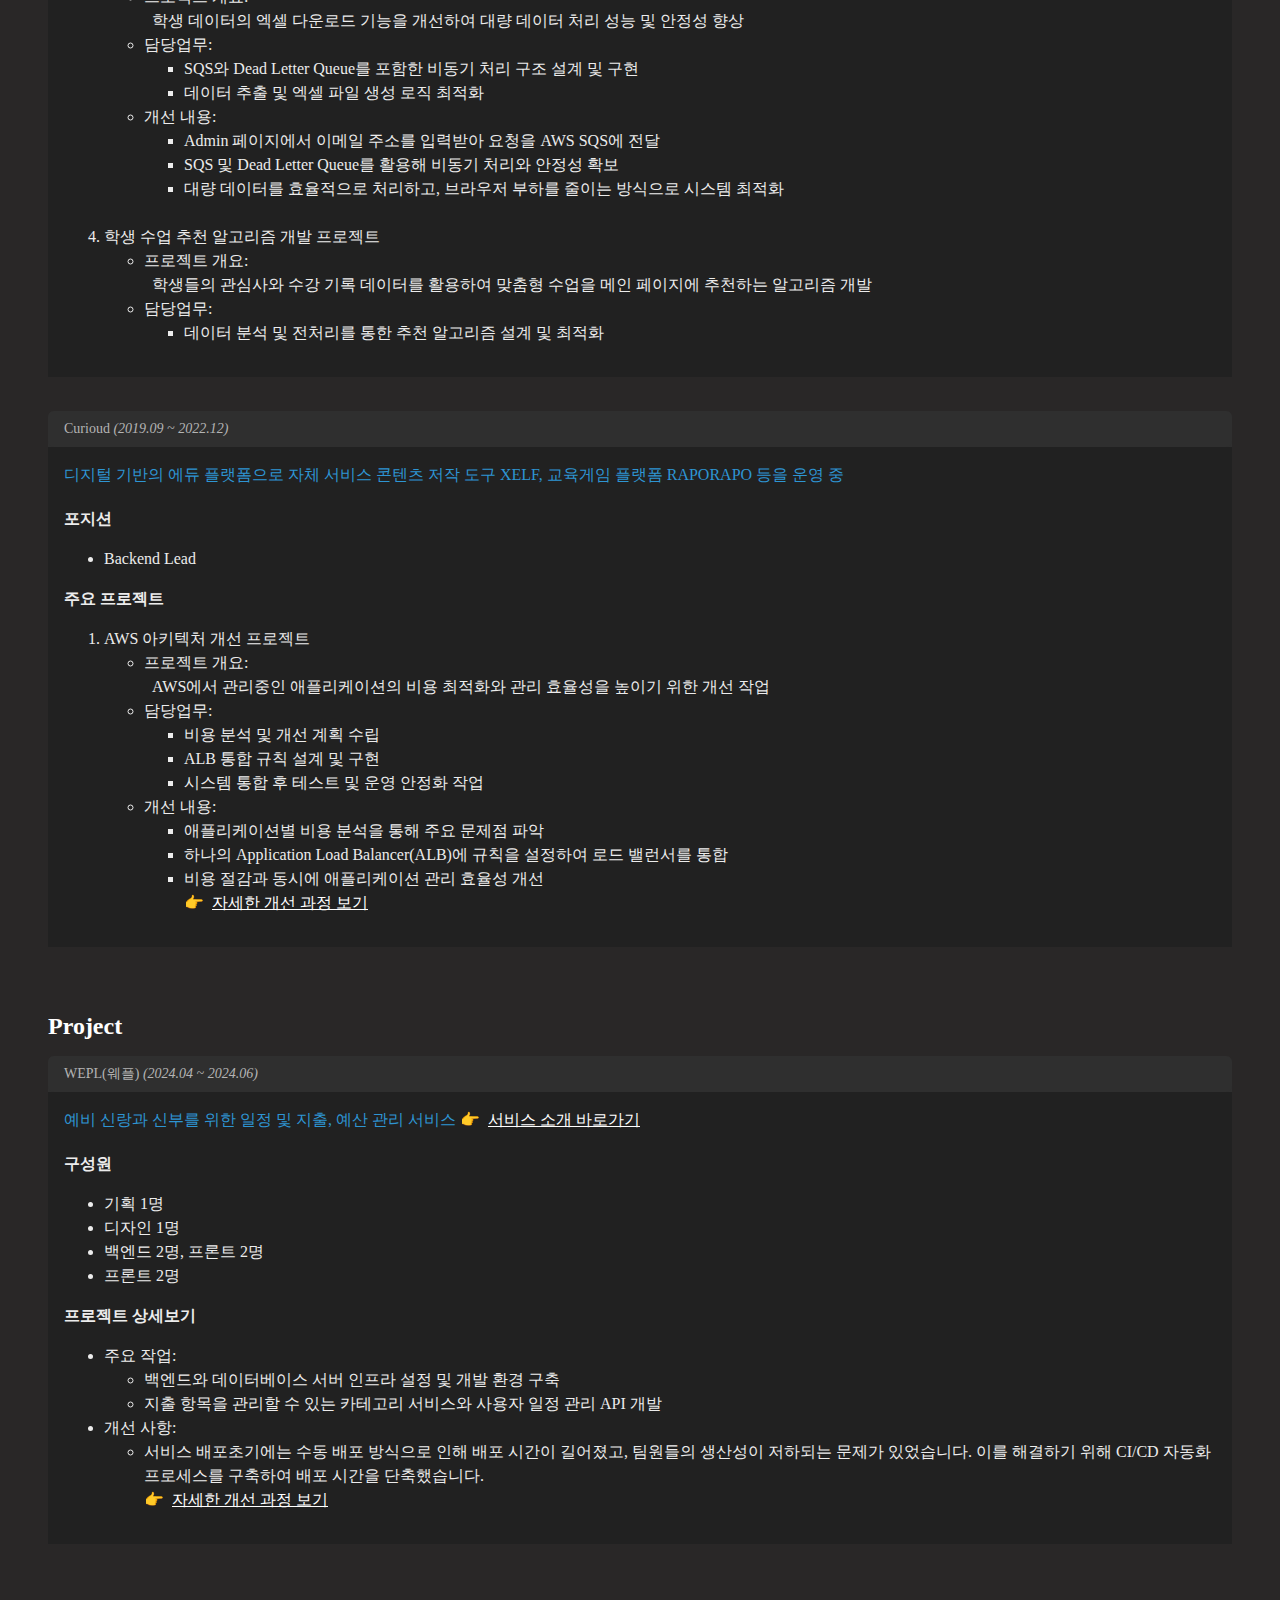
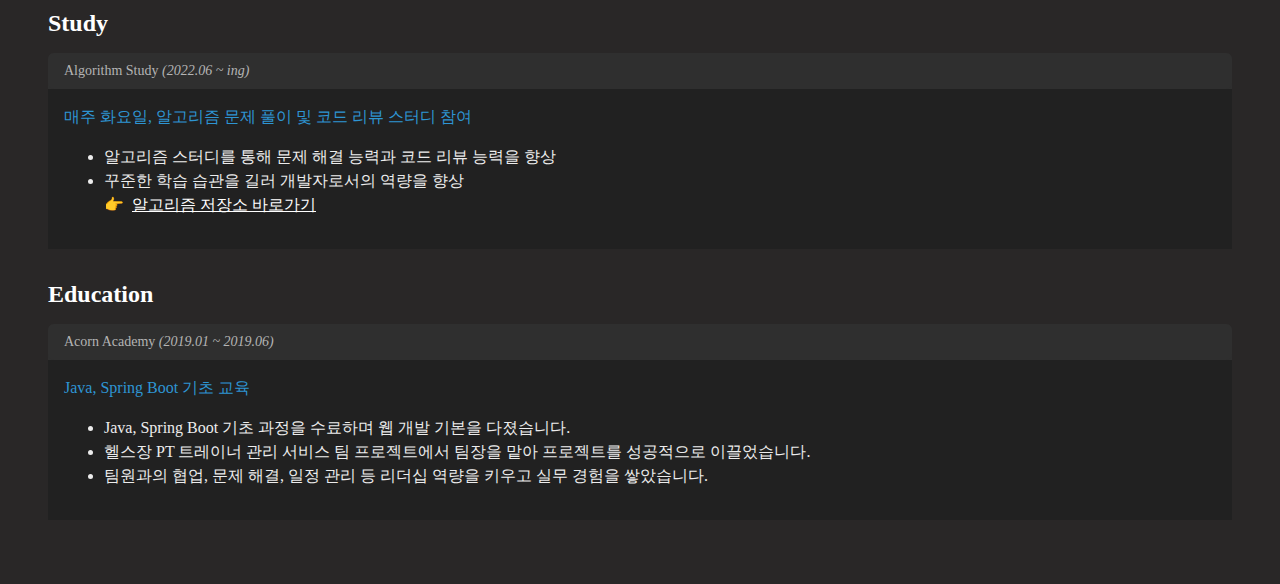
==== commit e512a48a: "프로필 이미지 삭제 및 일부 내용 수정" ====
--- a/index.html
+++ b/index.html
@@ -3,6 +3,18 @@
 <head>
     <meta charset="UTF-8">
     <meta name="viewport" content="width=device-width, initial-scale=1.0">
+
+    <!-- Open Graph (SNS 공유 시 표시될 정보) -->
+    <meta property="og:type" content="website">
+    <meta property="og:title" content="FAD Backend">
+    <meta property="og:description" content="FAD의 백엔드 개발 - 주요 프로젝트 및 개발 경험 소개">
+    <meta property="og:image" content="ogimage.png">
+    <meta property="og:url" content="https://fivedragon5.github.io">
+
+    <!-- 파비콘 설정 -->
+    <link rel="icon" type="image/png" href="favicon.png">
+    <link rel="apple-touch-icon" href="favicon.png">
+
     <title>FAD Portfolio</title>
     <link rel="stylesheet" href="index.css">
     <link rel="stylesheet" href="index_light.css">
@@ -20,25 +32,56 @@
 
             <!-- 1. 사진, 소셜 링크 및 간단 소개 -->
             <div class="intro-section">
-                <img src="profile.jpg" alt="프로필 사진" class="profile-image">
+<!--                <img src="profile.jpg" alt="프로필 사진" class="profile-image">-->
                 <h1 class="name-title">오준용</h1>
-                <div class="intro-wrapper">
-                    <p class="intro-text">지속적인 학습과 성장에 열정이 있는 6년 차 백엔드 개발자 오준용 입니다.</p>
-                </div>
+<!--                <div class="intro-wrapper">-->
+<!--                    <p class="intro-text">지속적인 학습과 성장에 열정이 있는 6년 차 백엔드 개발자 오준용 입니다.</p>-->
+<!--                </div>-->
                 <div class="social-links">
                     <a href="https://github.com/fivedragon5" target="_blank">GitHub</a>
                     <a href="https://dev-code.tistory.com/" target="_blank">Blog</a>
                 </div>
             </div>
 
-            <!-- 2. 경력 -->
-            <div class="right-inner">
+            <div class="right-inner">
+                <!-- 소개 -->
+                <h2 class="section-title">Introduce</h2>
+
+                <div class="code-block-section">
+                    <div class="code-block-box">
+                        <div class="code-block-top">
+                            <div class="code-block-top-text">Backend Enginner</div>
+                        </div>
+                        <div class="code-block-body">
+                            <div class="code-block-body-text">
+                                <div class="company-introduce">
+                                    클라우드 기반 설계, 개발, 배포 전 과정을 책임지는 개발자
+                                </div>
+                                <div class="company-position">
+                                    <ul>
+                                        <li>주력 언어로 Java와 Kotlin을 사용하며, Spring Boot를 활용한 서버 개발뿐만 아니라 AWS 기반 인프라 운영과 최적화에도 관심이 많습니다.</li>
+                                        <li>효율적인 서비스 아키텍처 설계와 자동화를 통해 안정성과 성능을 개선하는 데 집중하며,<br>
+                                            비용 절감과 운영 효율성을 높일 수 있는 방안을 지속적으로 고민하고 적용해 나가고 있습니다.</li>
+                                        <li>새로운 기술을 빠르게 익히고 실무에 접목하는 것을 즐기며, 인프라와 백엔드 개발 전반에서 가치를 더할 수 있도록 노력하고 있습니다.</li>
+                                    </ul>
+                                </div>
+                            </div>
+                        </div>
+                    </div>
+                </div>
+            </div>
+
+            <br>
+            <br>
+
+            <div class="right-inner">
+                <!-- 2. 경력 -->
                 <h2 class="section-title">Experience</h2>
 
                 <div class="code-block-section">
                     <div class="code-block-box">
                         <div class="code-block-top">
-                            <div class="code-block-top-text">Ryencatchers <em>(2024.07 ~ 현재)</em>
+                            <div class="code-block-top-text">Ryencatchers <em>(2024.07 ~ 2025.03)</em>
                             </div>
                         </div>
                         <div class="code-block-body">
@@ -49,32 +92,29 @@
                                 <div class="company-position">
                                     <div class="content-header-text">포지션</div>
                                     <ul>
-                                        <li>백엔드 개발</li>
+                                        <li>Backend Enginner</li>
                                     </ul>
                                 </div>
                                 <div class="company-project">
-                                    <details>
-                                        <summary class="content-header-text">주요 프로젝트</summary>
-                                        <ol>
-                                            <li>삼성증권 CRM 프로젝트</li>
-                                            <ul>
-                                                <li>프로젝트 개요: <br> &nbsp 고객 관리와 영업 스케줄 및 실적을 관리 통합 시스템</li>
-                                                <li>담당업무:
-                                                    <ul>
-                                                        <li>영업 활동 일정 반복 시스템 개발</li>
-                                                        <li>공통 코드 등록 및 조회 기능 공통화 개발</li>
-                                                        <li>고객 등록 시스템 개발</li>
-                                                    </ul>
-                                                </li>
-                                            </ul>
-                                        </ol>
-                                    </details>
-                                </div>
-                            </div>
-                        </div>
-                    </div>
-                </div>
-
+                                    <div class="content-header-text">주요 프로젝트</div>
+                                    <ol>
+                                        <li>삼성증권 WholeSale 프로젝트 개발에 참여</li>
+                                        <ul>
+                                            <li>프로젝트 개요: <br> &nbsp 고객 관리 영업 스케줄 및 실적 관리 통합 시스템</li>
+                                            <li>담당업무:
+                                                <ul>
+                                                    <li>Knox API에서 일정 데이터 서비스 내 캘린더에 연동 구현</li>
+                                                    <li>Server to Server 방식으로 사내 UMS 서비스와 연동하여 Email 및 SMS 발송 기능 구현</li>
+                                                </ul>
+                                            </li>
+                                        </ul>
+                                    </ol>
+                                </div>
+                            </div>
+                        </div>
+                    </div>
+                </div>
+                <br>
                 <div class="code-block-section">
                     <div class="code-block-box">
                         <div class="code-block-top">
@@ -88,71 +128,69 @@
                                 <div class="company-position">
                                     <div class="content-header-text">포지션</div>
                                     <ul>
-                                        <li>백엔드 개발</li>
+                                        <li>Backend Enginner</li>
                                     </ul>
                                 </div>
                                 <div class="company-project">
-                                    <details>
-                                        <summary class="content-header-text">주요 프로젝트</summary>
-                                        <ol>
-                                            <li>LLM 기반 강사 작업시간 단축 프로젝트</li>
-                                            <ul>
-                                                <li>프로젝트 개요: <br> &nbsp 강사들의 리포트 작성 및 학생 질문 답변 작업 시간을 줄이기 위해, 대규모 언어 모델(LLM)을 활용한 자동화 시스템 개발</li>
-                                                <li>담당업무:
-                                                    <ul>
-                                                        <li>OpenAI API 연동 및 질문 자동응답 시스템 구현</li>
-                                                        <li>답변 말투 재현을 위한 데이터 분석 및 모델 커스터마이징</li>
-                                                    </ul>
-                                                </li>
-                                            </ul>
-                                            <br>
-                                            <li>AWS 기반 알림 시스템 프로젝트</li>
-                                            <ul>
-                                                <li>프로젝트 개요: <br> &nbsp AWS 서비스를 활용하여 DB 사용률(예: CPU 사용률)을 모니터링하고, 임계치 초과 시 Slack에 알림 메시지를 발송하는 자동화 시스템 개발</li>
-                                                <li>담당업무:
-                                                    <ul>
-                                                        <li>CloudWatch 모니터링 규칙 설정 및 임계치 알림 구성</li>
-                                                        <li>Lambda 함수 개발 및 Slack API 연동</li>
-                                                        <li>시스템 테스트 및 알림 메시지 포맷 최적화</li>
-                                                    </ul>
-                                                </li>
-                                            </ul>
-                                            <br>
-                                            <li>Admin 페이지 데이터 엑셀 추출 기능 개선 프로젝트</li>
-                                            <ul>
-                                                <li>프로젝트 개요: <br> &nbsp 학생 데이터의 엑셀 다운로드 기능을 개선하여 대량 데이터 처리 성능 및 안정성 향상</li>
-                                                <li>담당업무:
-                                                    <ul>
-                                                        <li>SQS와 Dead Letter Queue를 포함한 비동기 처리 구조 설계 및 구현</li>
-                                                        <li>데이터 추출 및 엑셀 파일 생성 로직 최적화</li>
-                                                    </ul>
-                                                </li>
-                                                <li>개선 내용:
-                                                    <ul>
-                                                        <li>Admin 페이지에서 이메일 주소를 입력받아 요청을 AWS SQS에 전달</li>
-                                                        <li>SQS 및 Dead Letter Queue를 활용해 비동기 처리와 안정성 확보</li>
-                                                        <li>대량 데이터를 효율적으로 처리하고, 브라우저 부하를 줄이는 방식으로 시스템 최적화</li>
-                                                    </ul>
-                                                </li>
-                                            </ul>
-                                            <br>
-                                            <li>학생 수업 추천 알고리즘 개발 프로젝트</li>
-                                            <ul>
-                                                <li>프로젝트 개요: <br> &nbsp 학생들의 관심사와 수강 기록 데이터를 활용하여 맞춤형 수업을 메인 페이지에 추천하는 알고리즘 개발</li>
-                                                <li>담당업무:
-                                                    <ul>
-                                                        <li>데이터 분석 및 전처리를 통한 추천 알고리즘 설계 및 최적화</li>
-                                                    </ul>
-                                                </li>
-                                            </ul>
-                                        </ol>
-                                    </details>
-                                </div>
-                            </div>
-                        </div>
-                    </div>
-                </div>
-
+                                    <div class="content-header-text">주요 프로젝트</div>
+                                    <ol>
+                                        <li>LLM 기반 강사 작업시간 단축 프로젝트</li>
+                                        <ul>
+                                            <li>프로젝트 개요: <br> &nbsp 강사들의 리포트 작성 및 학생 질문 답변 작업 시간을 줄이기 위해, 대규모 언어 모델(LLM)을 활용한 자동화 시스템 개발</li>
+                                            <li>담당업무:
+                                                <ul>
+                                                    <li>OpenAI API 연동 및 질문 자동응답 시스템 구현</li>
+                                                    <li>답변 말투 재현을 위한 데이터 분석 및 모델 커스터마이징</li>
+                                                </ul>
+                                            </li>
+                                        </ul>
+                                        <br>
+                                        <li>AWS 기반 알림 시스템 프로젝트</li>
+                                        <ul>
+                                            <li>프로젝트 개요: <br> &nbsp AWS 서비스를 활용하여 DB 사용률(예: CPU 사용률)을 모니터링하고, 임계치 초과 시 Slack에 알림 메시지를 발송하는 자동화 시스템 개발</li>
+                                            <li>담당업무:
+                                                <ul>
+                                                    <li>CloudWatch 모니터링 규칙 설정 및 임계치 알림 구성</li>
+                                                    <li>Lambda 함수 개발 및 Slack API 연동</li>
+                                                    <li>시스템 테스트 및 알림 메시지 포맷 최적화</li>
+                                                </ul>
+                                            </li>
+                                        </ul>
+                                        <br>
+                                        <li>Admin 페이지 데이터 엑셀 추출 기능 개선 프로젝트</li>
+                                        <ul>
+                                            <li>프로젝트 개요: <br> &nbsp 학생 데이터의 엑셀 다운로드 기능을 개선하여 대량 데이터 처리 성능 및 안정성 향상</li>
+                                            <li>담당업무:
+                                                <ul>
+                                                    <li>SQS와 Dead Letter Queue를 포함한 비동기 처리 구조 설계 및 구현</li>
+                                                    <li>데이터 추출 및 엑셀 파일 생성 로직 최적화</li>
+                                                </ul>
+                                            </li>
+                                            <li>개선 내용:
+                                                <ul>
+                                                    <li>Admin 페이지에서 이메일 주소를 입력받아 요청을 AWS SQS에 전달</li>
+                                                    <li>SQS 및 Dead Letter Queue를 활용해 비동기 처리와 안정성 확보</li>
+                                                    <li>대량 데이터를 효율적으로 처리하고, 브라우저 부하를 줄이는 방식으로 시스템 최적화</li>
+                                                </ul>
+                                            </li>
+                                        </ul>
+                                        <br>
+                                        <li>학생 수업 추천 알고리즘 개발 프로젝트</li>
+                                        <ul>
+                                            <li>프로젝트 개요: <br> &nbsp 학생들의 관심사와 수강 기록 데이터를 활용하여 맞춤형 수업을 메인 페이지에 추천하는 알고리즘 개발</li>
+                                            <li>담당업무:
+                                                <ul>
+                                                    <li>데이터 분석 및 전처리를 통한 추천 알고리즘 설계 및 최적화</li>
+                                                </ul>
+                                            </li>
+                                        </ul>
+                                    </ol>
+                                </div>
+                            </div>
+                        </div>
+                    </div>
+                </div>
+                <br>
                 <div class="code-block-section">
                     <div class="code-block-box">
                         <div class="code-block-top">
@@ -166,34 +204,32 @@
                                 <div class="company-position">
                                     <div class="content-header-text">포지션</div>
                                     <ul>
-                                        <li>백엔드 리드</li>
+                                        <li>Backend Lead</li>
                                     </ul>
                                 </div>
                                 <div class="company-project">
-                                    <details>
-                                    <summary class="content-header-text">주요 프로젝트</summary>
-                                        <ol>
-                                            <li>AWS 아키텍처 개선 프로젝트</li>
-                                            <ul>
-                                                <li>프로젝트 개요: <br> &nbsp AWS에서 관리중인 애플리케이션의 비용 최적화와 관리 효율성을 높이기 위한 개선 작업</li>
-                                                <li>담당업무:
-                                                    <ul>
-                                                        <li>비용 분석 및 개선 계획 수립</li>
-                                                        <li>ALB 통합 규칙 설계 및 구현</li>
-                                                        <li>시스템 통합 후 테스트 및 운영 안정화 작업</li>
-                                                    </ul>
-                                                </li>
-                                                <li>개선 내용:
-                                                    <ul>
-                                                        <li>애플리케이션별 비용 분석을 통해 주요 문제점 파악</li>
-                                                        <li>하나의 Application Load Balancer(ALB)에 규칙을 설정하여 로드 밸런서를 통합</li>
-                                                        <li>비용 절감과 동시에 애플리케이션 관리 효율성 개선</li>
-                                                        👉<a href="https://dev-code.tistory.com/7" target="_blank">자세한 개선 과정 보기</a>
-                                                    </ul>
-                                                </li>
-                                            </ul>
-                                        </ol>
-                                    </details>
+                                    <div class="content-header-text">주요 프로젝트</div>
+                                    <ol>
+                                        <li>AWS 아키텍처 개선 프로젝트</li>
+                                        <ul>
+                                            <li>프로젝트 개요: <br> &nbsp AWS에서 관리중인 애플리케이션의 비용 최적화와 관리 효율성을 높이기 위한 개선 작업</li>
+                                            <li>담당업무:
+                                                <ul>
+                                                    <li>비용 분석 및 개선 계획 수립</li>
+                                                    <li>ALB 통합 규칙 설계 및 구현</li>
+                                                    <li>시스템 통합 후 테스트 및 운영 안정화 작업</li>
+                                                </ul>
+                                            </li>
+                                            <li>개선 내용:
+                                                <ul>
+                                                    <li>애플리케이션별 비용 분석을 통해 주요 문제점 파악</li>
+                                                    <li>하나의 Application Load Balancer(ALB)에 규칙을 설정하여 로드 밸런서를 통합</li>
+                                                    <li>비용 절감과 동시에 애플리케이션 관리 효율성 개선</li>
+                                                    👉<a class="a-link" href="https://dev-code.tistory.com/7" target="_blank">자세한 개선 과정 보기</a>
+                                                </ul>
+                                            </li>
+                                        </ul>
+                                    </ol>
                                 </div>
                             </div>
                         </div>
@@ -204,9 +240,9 @@
 
             <br>
 
-            <!-- 3. Side Project -->
-            <div class="right-inner">
-                <h2 class="section-title">Side Project</h2>
+            <!-- 3. Project -->
+            <div class="right-inner">
+                <h2 class="section-title">Project</h2>
 
                 <div class="code-block-section">
                     <div class="code-block-box">
@@ -216,7 +252,7 @@
                         <div class="code-block-body">
                             <div class="code-block-body-text">
                                 <div class="company-introduce">
-                                    예비 신랑과 신부를 위한 일정 및 지출, 예산 관리 서비스
+                                    예비 신랑과 신부를 위한 일정 및 지출, 예산 관리 서비스 👉<a class="a-link" href="https://dev-code.tistory.com/5" target="_blank">서비스 소개 바로가기</a>
                                 </div>
                                 <div class="company-project">
                                     <div class="company-position">
@@ -224,27 +260,25 @@
                                         <ul>
                                             <li>기획 1명</li>
                                             <li>디자인 1명</li>
-                                            <li>백엔드 2명</li>
+                                            <li>백엔드 2명, 프론트 2명</li>
                                             <li>프론트 2명</li>
                                         </ul>
                                     </div>
-                                    <details>
-                                        <summary class="content-header-text">프로젝트 상세보기</summary>
-                                        <ul>
-                                            <li>주요 작업:
-                                                <ul>
-                                                    <li>백엔드와 데이터베이스 서버 인프라 설정 및 개발 환경 구축</li>
-                                                    <li>지출 항목을 관리할 수 있는 카테고리 서비스와 사용자 일정 관리 API 개발</li>
-                                                </ul>
-                                            </li>
-                                            <li>개선 사항:
-                                                <ul>
-                                                    <li>서비스 배포초기에는 수동 배포 방식으로 인해 배포 시간이 길어졌고, 팀원들의 생산성이 저하되는 문제가 있었습니다. 이를 해결하기 위해 CI/CD 자동화 프로세스를 구축하여 배포 시간을 단축했습니다.</li>
-                                                    👉<a href="https://dev-code.tistory.com/5" target="_blank">자세한 개선 과정 보기</a>
-                                                </ul>
-                                            </li>
-                                        </ul>
-                                    </details>
+                                    <div class="content-header-text">프로젝트 상세보기</div>
+                                    <ul>
+                                        <li>주요 작업:
+                                            <ul>
+                                                <li>백엔드와 데이터베이스 서버 인프라 설정 및 개발 환경 구축</li>
+                                                <li>지출 항목을 관리할 수 있는 카테고리 서비스와 사용자 일정 관리 API 개발</li>
+                                            </ul>
+                                        </li>
+                                        <li>개선 사항:
+                                            <ul>
+                                                <li>서비스 배포초기에는 수동 배포 방식으로 인해 배포 시간이 길어졌고, 팀원들의 생산성이 저하되는 문제가 있었습니다. 이를 해결하기 위해 CI/CD 자동화 프로세스를 구축하여 배포 시간을 단축했습니다.</li>
+                                                👉<a class="a-link" href="https://dev-code.tistory.com/5" target="_blank">자세한 개선 과정 보기</a>
+                                            </ul>
+                                        </li>
+                                    </ul>
                                 </div>
                             </div>
                         </div>
@@ -254,20 +288,50 @@
 
             <br>
 
-            <!-- 4. Education -->
+            <!-- 4. Study -->
+            <div class="right-inner">
+                <h2 class="section-title">Study</h2>
+
+                <div class="code-block-section">
+                    <div class="code-block-box">
+                        <div class="code-block-top">
+                            <div class="code-block-top-text">Algorithm Study<em> (2022.06 ~ ing)</em></div>
+                        </div>
+                        <div class="code-block-body">
+                            <div class="code-block-body-text">
+                                <div class="company-introduce" style="margin-bottom: 0px">
+                                    매주 화요일, 알고리즘 문제 풀이 및 코드 리뷰 스터디 참여
+                                </div>
+                                <ul>
+                                    <li>알고리즘 스터디를 통해 문제 해결 능력과 코드 리뷰 능력을 향상</li>
+                                    <li>꾸준한 학습 습관을 길러 개발자로서의 역량을 향상</li>
+                                    👉<a class="a-link" href="https://github.com/fivedragon5/algorithm" target="_blank">알고리즘 저장소 바로가기</a>
+                                </ul>
+                            </div>
+                        </div>
+                    </div>
+                </div>
+            </div>
+
+            <!-- 5. Education -->
             <div class="right-inner">
                 <h2 class="section-title">Education</h2>
 
                 <div class="code-block-section">
                     <div class="code-block-box">
                         <div class="code-block-top">
-                            <div class="code-block-top-text">Acorn Academy</a><em> (2019.01 ~ 2019.06)</em></div>
+                            <div class="code-block-top-text">Acorn Academy<em> (2019.01 ~ 2019.06)</em></div>
                         </div>
                         <div class="code-block-body">
                             <div class="code-block-body-text">
                                 <div class="company-introduce" style="margin-bottom: 0px">
-                                    JAVA 웹 개발자 과정 수료
-                                </div>
+                                    Java, Spring Boot 기초 교육
+                                </div>
+                                <ul>
+                                    <li>Java, Spring Boot 기초 과정을 수료하며 웹 개발 기본을 다졌습니다.</li>
+                                    <li>헬스장 PT 트레이너 관리 서비스 팀 프로젝트에서 팀장을 맡아 프로젝트를 성공적으로 이끌었습니다.</li>
+                                    <li>팀원과의 협업, 문제 해결, 일정 관리 등 리더십 역량을 키우고 실무 경험을 쌓았습니다.</li>
+                                </ul>
                             </div>
                         </div>
                     </div>
--- a/index.css
+++ b/index.css
@@ -10,7 +10,7 @@
 
 .profile-image {
     width: 160px;
-    height: 160px;
+    height: 180px;
     border-radius: 50%;
     margin-bottom: 1rem;
 }
@@ -38,7 +38,7 @@
     border-right: 2px solid #ffffff;
     white-space: nowrap;
     overflow: hidden;
-    animation: intro-typing 2s steps(40, end) forwards, blink-caret 0.5s step-end infinite;
+    animation: intro-typing 2s steps(41, end) forwards, blink-caret 0.5s step-end infinite;
     width: 0;
     color: #b4b4b4;
 }
@@ -83,7 +83,7 @@
     font-weight: 700;
 }
 
-.company-project a {
+.a-link {
     color: #ffffff;
     text-decoration: underline;
     margin: 0 0.5rem;
@@ -199,7 +199,8 @@
 @media (max-width: 768px) {
     .profile-image {
         width: 80px;
-        height: 80px;
+        height: 90px;
+        margin-top: 20px;
     }
 
     .name-title {
@@ -238,7 +239,7 @@
         width: 0;
     }
     to {
-        width: 45ch; /* 부모 요소의 크기 기반으로 확장 */
+        width: 30em; /* 부모 요소의 크기 기반으로 확장 */
     }
 }
 
@@ -255,7 +256,7 @@
 @media (max-width: 480px) {
     .profile-image {
         width: 60px;
-        height: 60px;
+        height: 70px;
     }
 
     .name-title {
@@ -338,5 +339,4 @@
 .intro-text.finished {
     overflow: visible; /* 텍스트가 잘리지 않도록 변경 */
     border-right: none; /* 커서를 제거 */
-    animation: none; /* 애니메이션 제거 */
-}
+}
--- a/index_light.css
+++ b/index_light.css
@@ -22,168 +22,6 @@
 }
 
 /* 공통 섹션 제목 */
-.section-title {
-    font-size: 1.5rem;
-    font-weight: bold;
-    margin-top: 2rem;
-    margin-bottom: 1rem;
-    color: #ffffff;
+body.light-mode .section-title {
+    color: #444;
 }
-
-/* 코드 블록 스타일 */
-.code-block-section {
-    margin-bottom: 1rem;
-}
-
-.code-block-box {
-    border-radius: .375rem;
-    background-color: #2f2f2f;
-}
-
-.code-block-top {
-    border-radius: .375rem;
-    background-color: #2f2f2f;
-    padding: .5rem 1rem;
-}
-
-.content-header-text {
-    color: #ececec;
-    font-weight: 700;
-}
-
-.company-project a {
-    color: #ffffff;
-    text-decoration: underline;
-    margin: 0 0.5rem;
-}
-
-.company-introduce {
-    color: #2e95d3;
-    margin-bottom: 20px;
-}
-
-.company-position {
-
-}
-
-.company-project {
-
-}
-
-.project-title {
-
-}
-
-.project-content {
-
-}
-
-.code-block-top-text {
-    color: #b4b4b4;
-    font-size: .875rem;
-    line-height: 1.25rem;
-}
-
-.code-block-body {
-    background-color: #212121;
-    padding: 1rem;
-}
-
-.code-block-body-text {
-    color: #ececec;
-    line-height: 1.5;
-}
-
-/* 전체 섹션 여백 및 정렬 */
-.right-section-padding {
-    padding: 40px;
-    margin-left: auto;
-    margin-right: auto;
-    max-width: 1200px; /* 중앙 정렬 및 넓이 제한 */
-}
-
-.right-section-box {
-    margin: 0 auto;
-}
-
-/* 반응형 처리 */
-@media (max-width: 768px) {
-    .profile-image {
-        width: 80px;
-        height: 80px;
-    }
-
-    .name-title {
-        font-size: 1.5rem;
-        color: #ffffff;
-    }
-
-    .intro-text, .social-links a {
-        font-size: 1.0rem;
-    }
-
-    .right-section-padding {
-        padding: 10px;
-    }
-}
-
-@keyframes intro-typing {
-    from {
-        width: 0;
-    }
-    to {
-        width: 45ch; /* 부모 요소의 크기 기반으로 확장 */
-    }
-}
-
-@keyframes blink-caret {
-    50% {
-        border-right-color: transparent;
-    }
-    100% {
-        border-right-color: #ffffff;
-    }
-}
-
-/* 모바일용 반응형 처리 */
-@media (max-width: 480px) {
-    .profile-image {
-        width: 60px;
-        height: 60px;
-    }
-
-    .name-title {
-        font-size: 1.2rem;
-        color: #f5f5f5;
-    }
-
-    .intro-text, .social-links a {
-        font-size: 0.7rem;
-    }
-
-    .right-section-padding {
-        padding: 5px;
-    }
-
-    /* 추가적인 모바일 전용 스타일 */
-    .container {
-        flex-direction: column;
-        align-items: center;
-    }
-
-    .header {
-        text-align: center;
-    }
-}
-
-/* 라이트 모드 */
-body.light-mode .theme-toggle-switch {
-    background-color: #fff;
-}
-
-/* 애니메이션 종료 후 상태 */
-.intro-text.finished {
-    overflow: visible; /* 텍스트가 잘리지 않도록 변경 */
-    border-right: none; /* 커서를 제거 */
-    animation: none; /* 애니메이션 제거 */
-}
